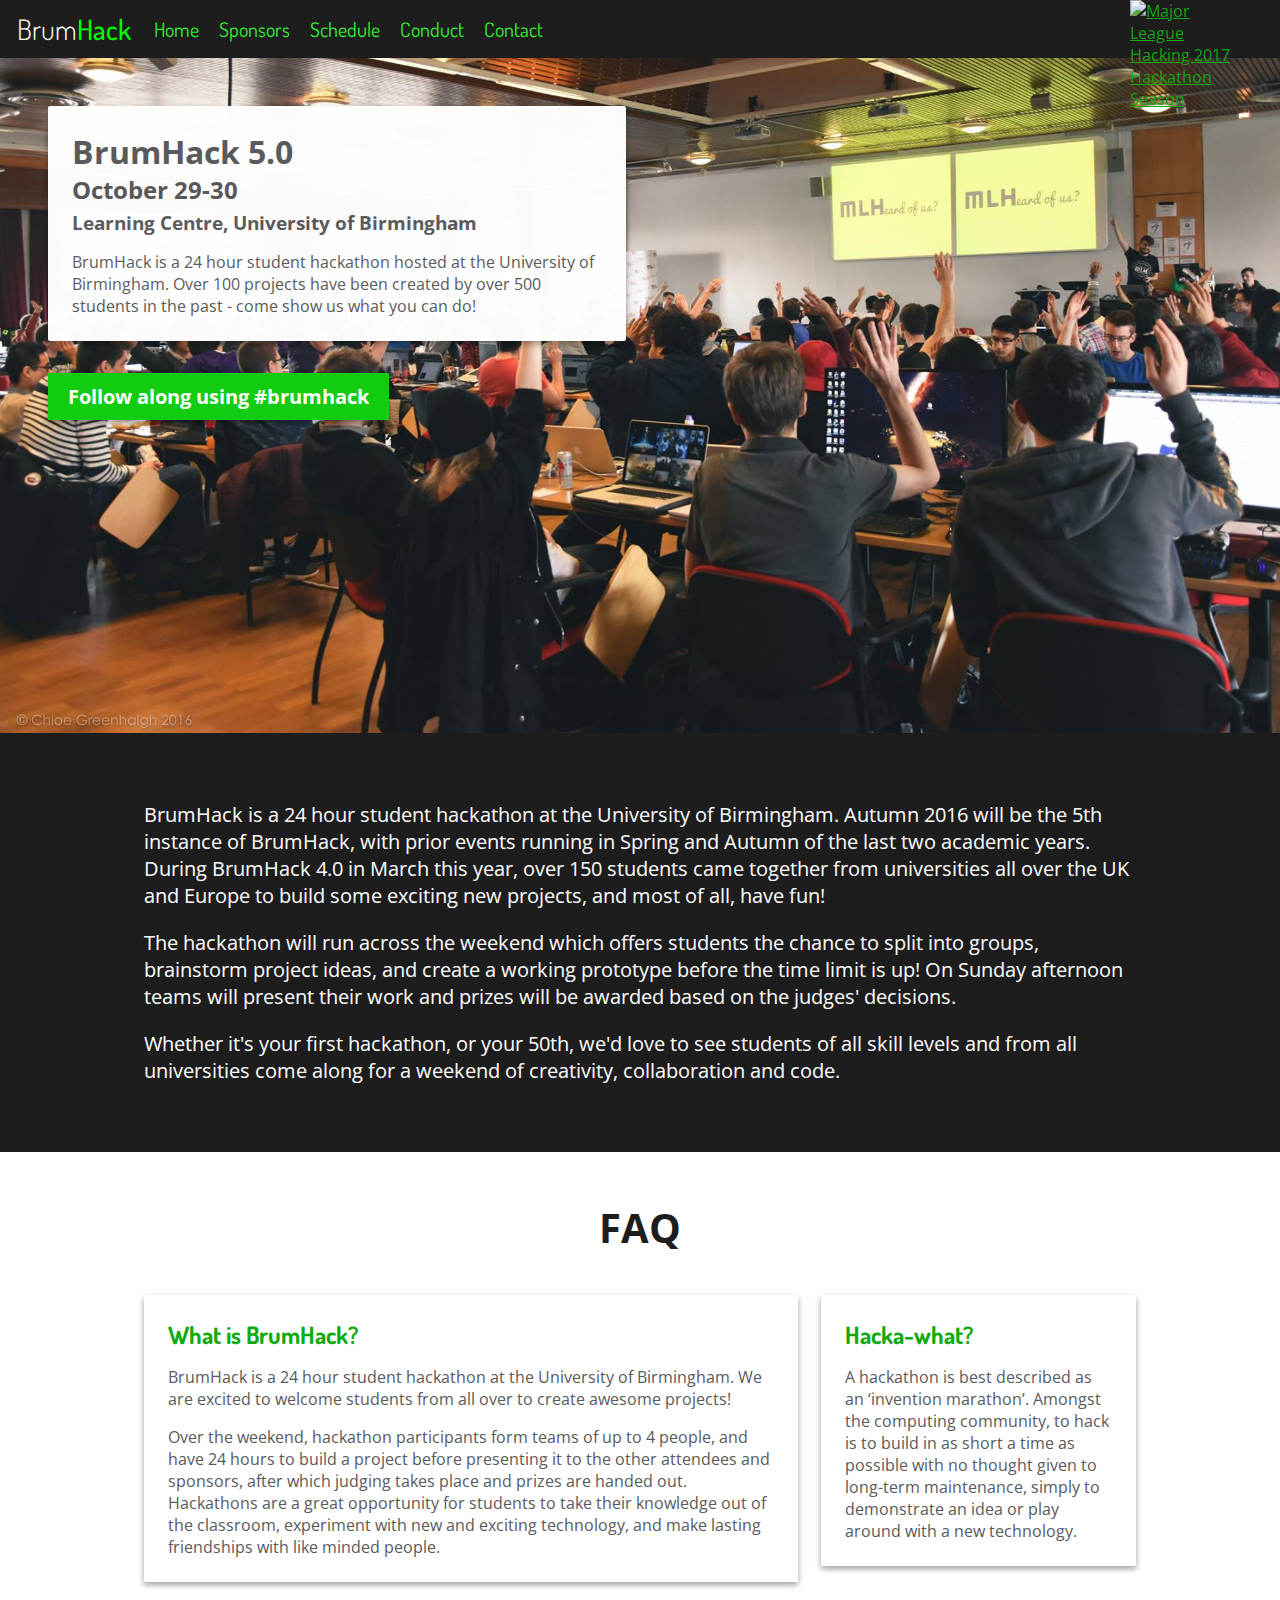
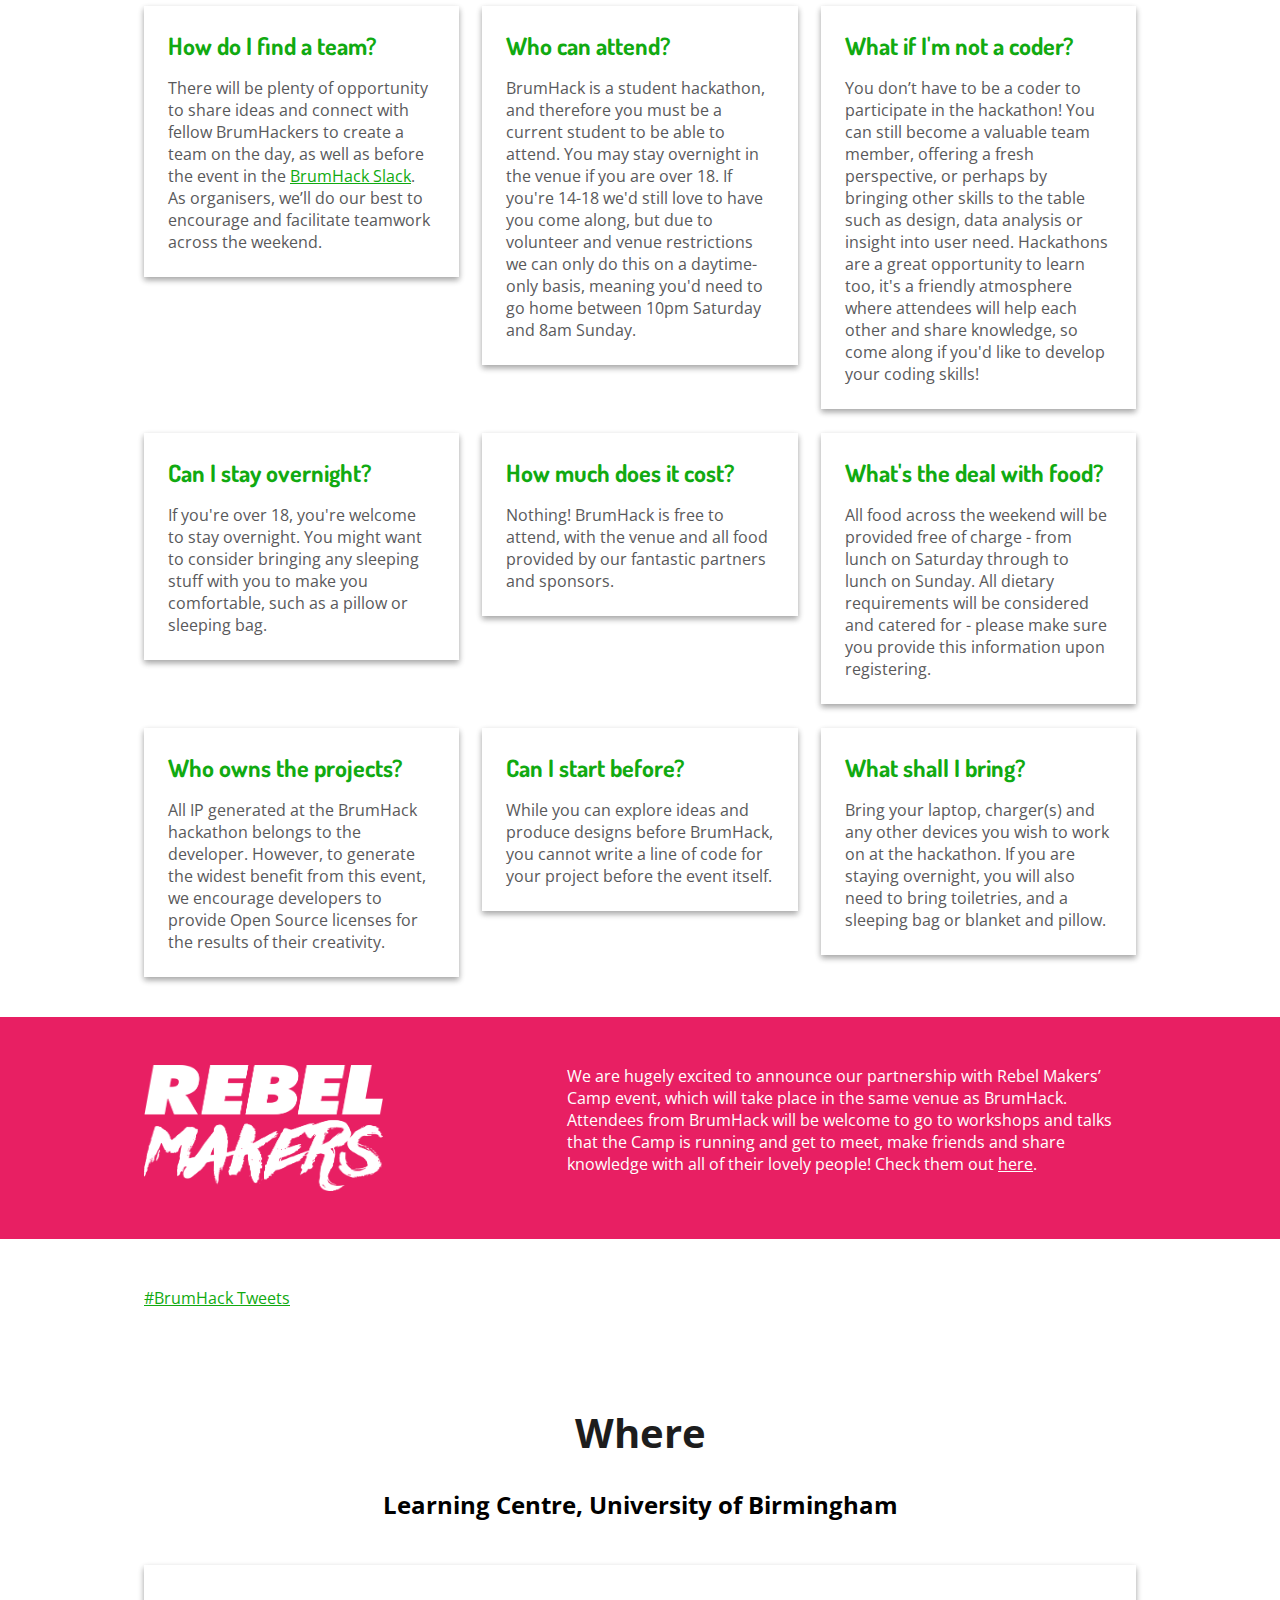
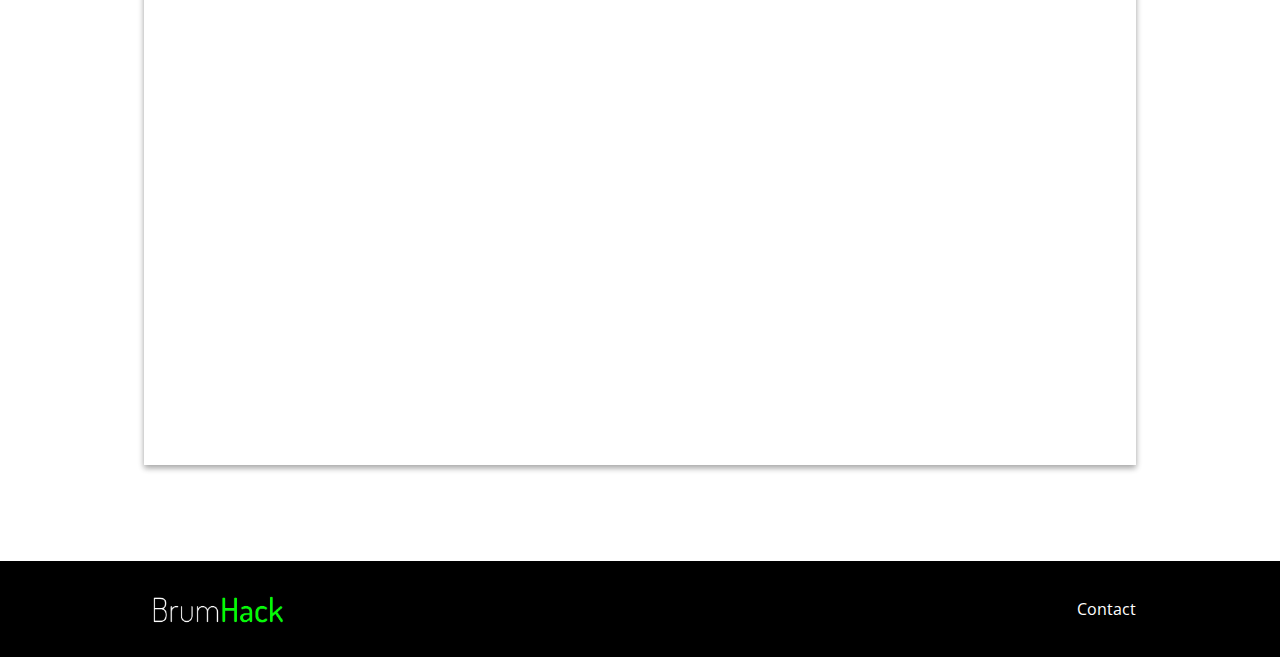
==== public/index.html @ a091b0ea "Comment out sponsor block for now" ====
<!DOCTYPE html>
<html>
  <head>
    <meta charset="utf8">
    <meta http-equiv="X-UA-Compatible" content="IE=edge, chrome=1">
    <meta name="viewport" content="width=device-width, initial-scale=1">
    <link rel="icon" type="image/x-icon" href="../img/favicon.ico">
    <title>BrumHack</title>
    <link href="https://fonts.googleapis.com/css?family=Dosis:300,400,500|Open+Sans" rel="stylesheet">
    <link href="https://fonts.googleapis.com/css?family=Nunito" rel="stylesheet" type="text/css"><link rel='stylesheet' href='css/main.css' />
  </head>
  <body>
    <header id="top">
      <ul>
        <li><a href="/" class="brand"><span>Brum</span>Hack</a></li>
        <li><a href="/">Home</a></li>
        <li><a href="/sponsors">Sponsors</a></li>
        <li><a href="/schedule">Schedule</a></li>
        <li><a href="https://static.mlh.io/docs/mlh-code-of-conduct.pdf" target="_blank" rel="noopener">Conduct</a></li>
        <li><a href="mailto:hello@brumhack.co.uk">Contact</a></li>
      </ul>
    </header>
  </body><a id="mlh-trust-badge" style="display:block;max-width:100px;min-width:60px;position:fixed;right:50px;top:0;width:10%;z-index:10000" href="https://mlh.io/seasons/eu-2017/events?utm_source=eu-2017&amp;utm_medium=TrustBadge&amp;utm_campaign=eu-2017&amp;utm_content=gray" target="_blank" rel="noopener"><img src="https://s3.amazonaws.com/logged-assets/trust-badge/2017/gray.svg" alt="Major League Hacking 2017 Hackathon Season" style="width:100%"></a>
  <div id="page-wrapper">
    <section id="hero">
      <div class="content">
        <div class="box">
          <h1>BrumHack 5.0</h1>
          <h2>October 29-30</h2>
          <h3>Learning Centre, University of Birmingham</h3><p>BrumHack is a 24 hour student hackathon hosted at the University of Birmingham. Over 100 projects have been created by over 500 students in the past - come show us what you can do!</p>

        </div>
        <div class="btn-group"><a href="https://twitter.com/search?f=tweets&amp;vertical=default&amp;q=%23BrumHack&amp;src=typd" target="_blank" rel="noopener" class="register">Follow along using #brumhack</a></div>
      </div>
    </section>
    <section id="about">
      <div class="content"><p>BrumHack is a 24 hour student hackathon at the University of Birmingham. Autumn 2016 will be the 5th instance of BrumHack, with prior events running in Spring and Autumn of the last two academic years. During BrumHack 4.0 in March this year, over 150 students came together from universities all over the UK and Europe to build some exciting new projects, and most of all, have fun!</p>
<p>The hackathon will run across the weekend which offers students the chance to split into groups, brainstorm project ideas, and create a working prototype before the time limit is up! On Sunday afternoon teams will present their work and prizes will be awarded based on the judges&#39; decisions.</p>
<p>Whether it&#39;s your first hackathon, or your 50th, we&#39;d love to see students of all skill levels and from all universities come along for a weekend of creativity, collaboration and code.</p>

      </div>
    </section>
    <section id="faq">
      <h1>FAQ</h1>
      <ul>
        <li>
          <h2>What is BrumHack?</h2>
          <p>BrumHack is a 24 hour student hackathon at the University of Birmingham. We are excited to welcome students from all over to create awesome projects!</p>
          <p>Over the weekend, hackathon participants form teams of up to 4 people, and have 24 hours to build a project before presenting it to the other attendees and sponsors, after which judging takes place and prizes are handed out. Hackathons are a great opportunity for students to take their knowledge out of the classroom, experiment with new and exciting technology, and make lasting friendships with like minded people.</p>
        </li>
        <li>
          <h2>Hacka-what?</h2>
          <p>A hackathon is best described as an ‘invention marathon’. Amongst the computing community, to hack is to build in as short a time as possible with no thought given to long-term maintenance, simply to demonstrate an idea or play around with a new technology.</p>
        </li>
        <li>
          <h2>How do I find a team?</h2>
          <p>There will be plenty of opportunity to share ideas and connect with fellow BrumHackers to create a team on the day, as well as before the event in the <a href="http://brumhack.slack.com" target="_blank" rel="noopener">BrumHack Slack</a>. As organisers, we’ll do our best to encourage and facilitate teamwork across the weekend.</p>
        </li>
        <li>
          <h2>Who can attend?</h2>
          <p>BrumHack is a student hackathon, and therefore you must be a current student to be able to attend. You may stay overnight in the venue if you are over 18. If you're 14-18 we'd still love to have you come along, but due to volunteer and venue restrictions we can only do this on a daytime-only basis, meaning you'd need to go home between 10pm Saturday and 8am Sunday.</p>
        </li>
        <li>
          <h2>What if I'm not a coder?</h2>
          <p>You don’t have to be a coder to participate in the hackathon! You can still become a valuable team member, offering a fresh perspective, or perhaps by bringing other skills to the table such as design, data analysis or insight into user need. Hackathons are a great opportunity to learn too, it's a friendly atmosphere where attendees will help each other and share knowledge, so come along if you'd like to develop your coding skills!</p>
        </li>
        <li>
          <h2>Can I stay overnight?</h2>
          <p>If you're over 18, you're welcome to stay overnight. You might want to consider bringing any sleeping stuff with you to make you comfortable, such as a pillow or sleeping bag.</p>
        </li>
        <li>
          <h2>How much does it cost?</h2>
          <p>Nothing! BrumHack is free to attend, with the venue and all food provided by our fantastic partners and sponsors.</p>
        </li>
        <li>
          <h2>What's the deal with food?</h2>
          <p>All food across the weekend will be provided free of charge - from lunch on Saturday through to lunch on Sunday. All dietary requirements will be considered and catered for - please make sure you provide this information upon registering.</p>
        </li>
        <li>
          <h2>Who owns the projects?</h2>
          <p>All IP generated at the BrumHack hackathon belongs to the developer. However, to generate the widest benefit from this event, we encourage developers to provide Open Source licenses for the results of their creativity.</p>
        </li>
        <li>
          <h2>Can I start before?</h2>
          <p>While you can explore ideas and produce designs before BrumHack, you cannot write a line of code for your project before the event itself.</p>
        </li>
        <li>
          <h2>What shall I bring?</h2>
          <p>Bring your laptop, charger(s) and any other devices you wish to work on at the hackathon. If you are staying overnight, you will also need to bring toiletries, and a sleeping bag or blanket and pillow.</p>
        </li>
      </ul>
    </section>
    <div class="list orgs sponsors">
      <li class="rebel"><a href="http://www.rebelmakers.co.uk/camp" target="_blank" rel="noopener">
          <div class="wrapper">
            <div class="left match rebel"><img src="img/orgs/rebel.png"></div>
            <div class="right match">
              <p>We are hugely excited to announce our partnership with Rebel Makers’ Camp event, which will take place in the same venue as BrumHack. Attendees from BrumHack will be welcome to go to workshops and talks that the Camp is running and get to meet, make friends and share knowledge with all of their lovely people! Check them out <span>here</span>.</p>
            </div>
          </div></a></li>
    </div>
    <!--section#sign-up-block-->
    <!--		article-->
    <!--			iframe(src="//eventbrite.co.uk/tickets-external?eid=22993025759&ref=etckt", frameborder="0", height="480", width="100%", vspace="0", hspace="0", marginheight="5", marginwidth="5", scrolling="auto", allowtransparency="true")-->
    
    <section id="tweets">
      <div class="content"><a data-dnt="true" href="https://twitter.com/hashtag/brumhack" data-widget-id="763797507029790720" class="twitter-timeline">#BrumHack Tweets</a>
        <script>
          !function(d,s,id){var js,fjs=d.getElementsByTagName(s)[0],p=/^http:/.test(d.location)?'http':'https';if(!d.getElementById(id)){js=d.createElement(s);js.id=id;js.src=p+"://platform.twitter.com/widgets.js";fjs.parentNode.insertBefore(js,fjs);}}(document,"script","twitter-wjs");
          
        </script>
      </div>
    </section>
    <section id="venue">
      <h1>Where</h1>
      <h2>Learning Centre, University of Birmingham</h2>
      <script type="text/javascript" src="https://maps.google.com/maps/api/js?key=AIzaSyBzfLsO9FNbyf_kMLS40lJYbl63n-7HZGY&amp;sensor=false"></script>
      <div id="gmap_canvas" style="height:500px;width:600px;"></div>
      <style>
        #gmap_canvas img{max-width:none!important;background:none!important}
        a#get-map-data.google-map-code(href='http://www.themecircle.net') themecircle.net
      </style>
      <script type="text/javascript">
        function init_map(){
        	var myOptions = {
        		zoom:15,
        		center: new google.maps.LatLng(52.450488,-1.935746),
        		mapTypeId: google.maps.MapTypeId.ROADMAP
        	};
        	map = new google.maps.Map(document.getElementById("gmap_canvas"), myOptions);
        	marker = new google.maps.Marker({
        		map: map,position: new google.maps.LatLng(52.450488,-1.935746)
        	});
        	infowindow = new google.maps.InfoWindow({
        		content:"<b>University of Birmingham</b><br/>Learning Centre<br/>Birmingham B15 2TT"
        	});
        	google.maps.event.addListener(marker, "click", function(){
        		infowindow.open(map,marker);
        	});
        	infowindow.open(map,marker);
        }
        google.maps.event.addDomListener(window, 'load', init_map);
      </script>
    </section>
  </div>
  <footer>
    <div class="wrapper outer">
      <div class="flex"><a href="#top" class="logo"><img src="img/brumhack.jpg" alt="Brumhack Logo"></a>
        <ul>
          <li><a href="mailto:hello@brumhack.co.uk">Contact</a></li>
        </ul>
      </div>
    </div>
  </footer>
  <script src="https://code.jquery.com/jquery-2.1.4.min.js">
    <script src="js/magnific.js"></script>
    <script src="js/matchHeight.js"></script><script src='js/magnific.js'></script>
<script src='js/main.js'></script>
<script src='js/matchHeight.js'></script>
  </script>
</html>
---- public/css/main.css ----
html {
  box-sizing: border-box; }

*, *::after, *::before {
  box-sizing: inherit; }

/* Magnific Popup CSS */
.mfp-bg {
  top: 0;
  left: 0;
  width: 100%;
  height: 100%;
  z-index: 1042;
  overflow: hidden;
  position: fixed;
  background: #0b0b0b;
  opacity: 0.8;
  filter: alpha(opacity=80); }

.mfp-wrap {
  top: 0;
  left: 0;
  width: 100%;
  height: 100%;
  z-index: 1043;
  position: fixed;
  outline: none !important;
  -webkit-backface-visibility: hidden; }

.mfp-container {
  text-align: center;
  position: absolute;
  width: 100%;
  height: 100%;
  left: 0;
  top: 0;
  padding: 0 8px;
  -webkit-box-sizing: border-box;
  -moz-box-sizing: border-box;
  box-sizing: border-box; }

.mfp-container:before {
  content: '';
  display: inline-block;
  height: 100%;
  vertical-align: middle; }

.mfp-align-top .mfp-container:before {
  display: none; }

.mfp-content {
  position: relative;
  display: inline-block;
  vertical-align: middle;
  margin: 0 auto;
  text-align: left;
  z-index: 1045; }

.mfp-inline-holder .mfp-content,
.mfp-ajax-holder .mfp-content {
  width: 100%;
  cursor: auto; }

.mfp-ajax-cur {
  cursor: progress; }

.mfp-zoom-out-cur, .mfp-zoom-out-cur .mfp-image-holder .mfp-close {
  cursor: -moz-zoom-out;
  cursor: -webkit-zoom-out;
  cursor: zoom-out; }

.mfp-zoom {
  cursor: pointer;
  cursor: -webkit-zoom-in;
  cursor: -moz-zoom-in;
  cursor: zoom-in; }

.mfp-auto-cursor .mfp-content {
  cursor: auto; }

.mfp-close,
.mfp-arrow,
.mfp-preloader,
.mfp-counter {
  -webkit-user-select: none;
  -moz-user-select: none;
  user-select: none; }

.mfp-loading.mfp-figure {
  display: none; }

.mfp-hide {
  display: none !important; }

.mfp-preloader {
  color: #CCC;
  position: absolute;
  top: 50%;
  width: auto;
  text-align: center;
  margin-top: -0.8em;
  left: 8px;
  right: 8px;
  z-index: 1044; }

.mfp-preloader a {
  color: #CCC; }

.mfp-preloader a:hover {
  color: #FFF; }

.mfp-s-ready .mfp-preloader {
  display: none; }

.mfp-s-error .mfp-content {
  display: none; }

button.mfp-close,
button.mfp-arrow {
  overflow: visible;
  cursor: pointer;
  background: transparent;
  border: 0;
  -webkit-appearance: none;
  display: block;
  outline: none;
  padding: 0;
  z-index: 1046;
  -webkit-box-shadow: none;
  box-shadow: none; }

button::-moz-focus-inner {
  padding: 0;
  border: 0; }

.mfp-close {
  width: 44px;
  height: 44px;
  line-height: 44px;
  position: absolute;
  right: 0;
  top: 0;
  text-decoration: none;
  text-align: center;
  opacity: 0.65;
  filter: alpha(opacity=65);
  padding: 0 0 18px 10px;
  color: #FFF;
  font-style: normal;
  font-size: 28px;
  font-family: Arial, Baskerville, monospace; }

.mfp-close:hover,
.mfp-close:focus {
  opacity: 1;
  filter: alpha(opacity=100); }

.mfp-close:active {
  top: 1px; }

.mfp-close-btn-in .mfp-close {
  color: #333; }

.mfp-image-holder .mfp-close,
.mfp-iframe-holder .mfp-close {
  color: #FFF;
  right: -6px;
  text-align: right;
  padding-right: 6px;
  width: 100%; }

.mfp-counter {
  position: absolute;
  top: 0;
  right: 0;
  color: #CCC;
  font-size: 12px;
  line-height: 18px;
  white-space: nowrap; }

.mfp-arrow {
  position: absolute;
  opacity: 0.65;
  filter: alpha(opacity=65);
  margin: 0;
  top: 50%;
  margin-top: -55px;
  padding: 0;
  width: 90px;
  height: 110px;
  -webkit-tap-highlight-color: transparent; }

.mfp-arrow:active {
  margin-top: -54px; }

.mfp-arrow:hover,
.mfp-arrow:focus {
  opacity: 1;
  filter: alpha(opacity=100); }

.mfp-arrow:before,
.mfp-arrow:after,
.mfp-arrow .mfp-b,
.mfp-arrow .mfp-a {
  content: '';
  display: block;
  width: 0;
  height: 0;
  position: absolute;
  left: 0;
  top: 0;
  margin-top: 35px;
  margin-left: 35px;
  border: medium inset transparent; }

.mfp-arrow:after,
.mfp-arrow .mfp-a {
  border-top-width: 13px;
  border-bottom-width: 13px;
  top: 8px; }

.mfp-arrow:before,
.mfp-arrow .mfp-b {
  border-top-width: 21px;
  border-bottom-width: 21px;
  opacity: 0.7; }

.mfp-arrow-left {
  left: 0; }

.mfp-arrow-left:after,
.mfp-arrow-left .mfp-a {
  border-right: 17px solid #FFF;
  margin-left: 31px; }

.mfp-arrow-left:before,
.mfp-arrow-left .mfp-b {
  margin-left: 25px;
  border-right: 27px solid #3F3F3F; }

.mfp-arrow-right {
  right: 0; }

.mfp-arrow-right:after,
.mfp-arrow-right .mfp-a {
  border-left: 17px solid #FFF;
  margin-left: 39px; }

.mfp-arrow-right:before,
.mfp-arrow-right .mfp-b {
  border-left: 27px solid #3F3F3F; }

.mfp-iframe-holder {
  padding-top: 40px;
  padding-bottom: 40px; }

.mfp-iframe-holder .mfp-content {
  line-height: 0;
  width: 100%;
  max-width: 900px; }

.mfp-iframe-holder .mfp-close {
  top: -40px; }

.mfp-iframe-scaler {
  width: 100%;
  height: 0;
  overflow: hidden;
  padding-top: 56.25%; }

.mfp-iframe-scaler iframe {
  position: absolute;
  display: block;
  top: 0;
  left: 0;
  width: 100%;
  height: 100%;
  box-shadow: 0 0 8px rgba(0, 0, 0, 0.6);
  background: #000; }

/* Main image in popup */
img.mfp-img {
  width: auto;
  max-width: 100%;
  height: auto;
  display: block;
  line-height: 0;
  -webkit-box-sizing: border-box;
  -moz-box-sizing: border-box;
  box-sizing: border-box;
  padding: 40px 0 40px;
  margin: 0 auto; }

/* The shadow behind the image */
.mfp-figure {
  line-height: 0; }

.mfp-figure:after {
  content: '';
  position: absolute;
  left: 0;
  top: 40px;
  bottom: 40px;
  display: block;
  right: 0;
  width: auto;
  height: auto;
  z-index: -1;
  box-shadow: 0 0 8px rgba(0, 0, 0, 0.6);
  background: #444; }

.mfp-figure small {
  color: #BDBDBD;
  display: block;
  font-size: 12px;
  line-height: 14px; }

.mfp-figure figure {
  margin: 0; }

.mfp-bottom-bar {
  margin-top: -36px;
  position: absolute;
  top: 100%;
  left: 0;
  width: 100%;
  cursor: auto; }

.mfp-title {
  text-align: left;
  line-height: 18px;
  color: #F3F3F3;
  word-wrap: break-word;
  padding-right: 36px; }

.mfp-image-holder .mfp-content {
  max-width: 100%; }

.mfp-gallery .mfp-image-holder .mfp-figure {
  cursor: pointer; }

@media screen and (max-width: 800px) and (orientation: landscape), screen and (max-height: 300px) {
  /**
       * Remove all paddings around the image on small screen
       */
  .mfp-img-mobile .mfp-image-holder {
    padding-left: 0;
    padding-right: 0; }
  .mfp-img-mobile img.mfp-img {
    padding: 0; }
  .mfp-img-mobile .mfp-figure:after {
    top: 0;
    bottom: 0; }
  .mfp-img-mobile .mfp-figure small {
    display: inline;
    margin-left: 5px; }
  .mfp-img-mobile .mfp-bottom-bar {
    background: rgba(0, 0, 0, 0.6);
    bottom: 0;
    margin: 0;
    top: auto;
    padding: 3px 5px;
    position: fixed;
    -webkit-box-sizing: border-box;
    -moz-box-sizing: border-box;
    box-sizing: border-box; }
  .mfp-img-mobile .mfp-bottom-bar:empty {
    padding: 0; }
  .mfp-img-mobile .mfp-counter {
    right: 5px;
    top: 3px; }
  .mfp-img-mobile .mfp-close {
    top: 0;
    right: 0;
    width: 35px;
    height: 35px;
    line-height: 35px;
    background: rgba(0, 0, 0, 0.6);
    position: fixed;
    text-align: center;
    padding: 0; } }

@media all and (max-width: 900px) {
  .mfp-arrow {
    -webkit-transform: scale(0.75);
    transform: scale(0.75); }
  .mfp-arrow-left {
    -webkit-transform-origin: 0;
    transform-origin: 0; }
  .mfp-arrow-right {
    -webkit-transform-origin: 100%;
    transform-origin: 100%; }
  .mfp-container {
    padding-left: 6px;
    padding-right: 6px; } }

.mfp-ie7 .mfp-img {
  padding: 0; }

.mfp-ie7 .mfp-bottom-bar {
  width: 600px;
  left: 50%;
  margin-left: -300px;
  margin-top: 5px;
  padding-bottom: 5px; }

.mfp-ie7 .mfp-container {
  padding: 0; }

.mfp-ie7 .mfp-content {
  padding-top: 44px; }

.mfp-ie7 .mfp-close {
  top: 0;
  right: 0;
  padding-top: 0; }

* {
  font-family: "Open Sans", sans-serif; }

body {
  margin: 0; }

a {
  color: #11AA11;
  text-decoration: underline; }

h1, h2, h3, h4, h5, h6 {
  margin: 0; }

section > h1,
section > .wrapper > h1 {
  text-align: center;
  color: #1D1D1D;
  font-size: 2.5rem;
  margin-bottom: 1em; }

header {
  background: #1D1D1D;
  font-size: 1em; }
  header a {
    text-decoration: none; }
  header ul {
    display: inline-block;
    padding-left: 0;
    margin: 0;
    margin-left: 0.35em; }
    header ul li {
      display: inline-block;
      vertical-align: middle; }
      header ul li .brand {
        color: #00FF00;
        font-family: 'Dosis', sans-serif;
        font-size: 28px;
        font-weight: 500;
        padding: 0.4em; }
        header ul li .brand span {
          color: white;
          font-family: 'Dosis', sans-serif;
          font-weight: 300; }
      header ul li a {
        font-family: 'Dosis', sans-serif;
        padding: 0.7em 0.4em;
        font-size: 20px;
        color: #33EE33;
        display: block; }
      header ul li img {
        height: 0.8rem; }

#hero {
  float: left;
  display: block;
  margin-right: 2.35765%;
  width: 100%;
  background: url(../img/hero.jpg) no-repeat center bottom scroll;
  background-size: cover;
  padding: 3em;
  min-height: 75vh;
  position: relative; }
  #hero:last-child {
    margin-right: 0; }
  #hero .content {
    float: left;
    display: block;
    margin-right: 2.35765%;
    width: 48.82117%; }
    #hero .content:last-child {
      margin-right: 0; }
  #hero .box {
    box-shadow: 0 3px 6px rgba(0, 0, 0, 0.16), 0 3px 6px rgba(0, 0, 0, 0.23);
    background: white;
    border-radius: 2px;
    margin-bottom: 2em;
    opacity: .98;
    padding: 1.5em; }
    #hero .box * {
      color: #59595B; }
  #hero h2 {
    margin-bottom: 0.25rem; }
  #hero p {
    margin-bottom: 0; }
  #hero img.logo {
    height: 3rem;
    margin-bottom: 1rem; }
  #hero a.register {
    box-shadow: 0 3px 6px rgba(0, 0, 0, 0.16), 0 3px 6px rgba(0, 0, 0, 0.23);
    background: #11CC11;
    padding: 0.5em 1em;
    text-decoration: none;
    color: white;
    font-weight: bold;
    display: inline-block;
    position: relative;
    font-size: 1.25em;
    margin-right: 1.5em;
    margin-bottom: 1.5em;
    transition: .4s; }
    #hero a.register:hover {
      background: #0b850b;
      cursor: pointer; }
    #hero a.register:active {
      box-shadow: 0 3px 2px rgba(0, 0, 0, 0.16), 0 3px 2px rgba(0, 0, 0, 0.23);
      top: 4px;
      position: relative; }
  #hero a.volunteer {
    color: white; }
  #hero a.video {
    font-size: 1.25em;
    margin-bottom: 1.5em;
    box-shadow: 0 3px 6px rgba(0, 0, 0, 0.16), 0 3px 6px rgba(0, 0, 0, 0.23);
    background: #1D1D1D;
    padding: 0.5em 1em;
    text-decoration: none;
    color: white;
    font-weight: bold;
    display: inline-block;
    position: relative; }
    #hero a.video:hover {
      background: black;
      cursor: pointer; }
    #hero a.video:active {
      box-shadow: 0 3px 2px rgba(0, 0, 0, 0.16), 0 3px 2px rgba(0, 0, 0, 0.23);
      top: 4px;
      position: relative; }
  #hero .credit {
    position: absolute;
    bottom: 0;
    right: 0;
    background: #C4494D;
    color: white;
    padding: 0.5em; }

@media screen and (max-width: 960px) {
  #hero .content {
    float: left;
    display: block;
    margin-right: 2.35765%;
    width: 65.88078%; }
    #hero .content:last-child {
      margin-right: 0; } }

#about {
  float: left;
  display: block;
  margin-right: 2.35765%;
  width: 100%;
  color: white;
  background: #1D1D1D; }
  #about:last-child {
    margin-right: 0; }
  #about .content {
    max-width: 68rem;
    margin-left: auto;
    margin-right: auto;
    padding: 3rem;
    text-align: left;
    font-size: 1.25em; }
    #about .content::after {
      clear: both;
      content: "";
      display: table; }

#faq, #challenges-page {
  max-width: 68rem;
  margin-left: auto;
  margin-right: auto;
  padding: 3rem 3rem 0 3rem;
  overflow: auto; }
  #faq::after, #challenges-page::after {
    clear: both;
    content: "";
    display: table; }
  #faq ul, #challenges-page ul {
    float: left;
    display: block;
    margin-right: 2.35765%;
    width: 100%;
    padding-left: 0;
    margin-top: 0; }
    #faq ul:last-child, #challenges-page ul:last-child {
      margin-right: 0; }
    #faq ul li, #challenges-page ul li {
      float: left;
      display: block;
      margin-right: 2.35765%;
      width: 31.76157%;
      box-shadow: 0 3px 6px rgba(0, 0, 0, 0.16), 0 3px 6px rgba(0, 0, 0, 0.23);
      list-style-type: none;
      padding: 1.5em;
      margin-bottom: 1.5em;
      color: #59595B; }
      #faq ul li:last-child, #challenges-page ul li:last-child {
        margin-right: 0; }
      #faq ul li h2, #challenges-page ul li h2 {
        font-family: 'Dosis', open-sans;
        color: #11AA11; }
      #faq ul li:first-child, #challenges-page ul li:first-child {
        float: left;
        display: block;
        margin-right: 2.35765%;
        width: 65.88078%; }
        #faq ul li:first-child:last-child, #challenges-page ul li:first-child:last-child {
          margin-right: 0; }
      #faq ul li:nth-child(3n+2), #challenges-page ul li:nth-child(3n+2) {
        margin-right: 0; }
      #faq ul li p:last-child, #challenges-page ul li p:last-child {
        margin-bottom: 0; }

#challenges-page {
  padding: 3rem; }
  #challenges-page h1.page-title {
    color: #1D1D1D;
    margin-bottom: 2rem; }
  #challenges-page #challenges > h2 {
    float: left;
    display: block;
    margin-right: 2.35765%;
    width: 100%;
    font-weight: 400;
    margin-bottom: 1.5em; }
    #challenges-page #challenges > h2:last-child {
      margin-right: 0; }
  #challenges-page ul li {
    float: left;
    display: block;
    margin-right: 2.35765%;
    width: 48.82117%; }
    #challenges-page ul li img {
      height: 2rem; }
    #challenges-page ul li h3 {
      font-size: 26px; }
    #challenges-page ul li:last-child {
      margin-right: 0; }
    #challenges-page ul li:first-child {
      float: left;
      display: block;
      margin-right: 2.35765%;
      width: 48.82117%; }
      #challenges-page ul li:first-child:last-child {
        margin-right: 0; }
  #challenges-page #judges h1.page-title {
    max-width: 68rem;
    margin-left: auto;
    margin-right: auto;
    margin-top: 2rem; }
    #challenges-page #judges h1.page-title::after {
      clear: both;
      content: "";
      display: table; }
  #challenges-page #judges ul li img {
    height: 6rem; }
  #challenges-page #judges ul li h2 {
    margin-top: 1em; }
  #challenges-page #judges ul li p {
    font-weight: bold;
    margin-bottom: 0; }
    #challenges-page #judges ul li p:last-child {
      margin-top: 0; }

#sign-up-block {
  background: #1D1D1D;
  padding: 2em; }
  #sign-up-block h2 {
    color: white;
    text-align: center; }
    #sign-up-block h2 a {
      box-shadow: 0 3px 6px rgba(0, 0, 0, 0.16), 0 3px 6px rgba(0, 0, 0, 0.23);
      background: #11CC11;
      padding: 0.5em 1em;
      text-decoration: none;
      color: white;
      font-weight: bold;
      display: inline-block;
      position: relative;
      font-size: 0.75em;
      margin-left: 1em; }
      #sign-up-block h2 a:hover {
        background: #0b850b;
        cursor: pointer; }
      #sign-up-block h2 a:active {
        box-shadow: 0 3px 2px rgba(0, 0, 0, 0.16), 0 3px 2px rgba(0, 0, 0, 0.23);
        top: 4px;
        position: relative; }

#updates {
  max-width: 68rem;
  margin-left: auto;
  margin-right: auto;
  padding: 0 3rem; }
  #updates::after {
    clear: both;
    content: "";
    display: table; }
  #updates h1 {
    margin-top: 1em; }
  #updates ul {
    padding-left: 0; }
    #updates ul li {
      list-style-type: none;
      text-align: center;
      margin-bottom: 3em; }
      #updates ul li a {
        text-decoration: none;
        color: #59595B; }
      #updates ul li:last-child {
        margin-bottom: 0; }
    #updates ul h3 {
      font-size: 1.5em; }

#venue {
  max-width: 68rem;
  margin-left: auto;
  margin-right: auto;
  padding: 3rem 3rem 0 3rem; }
  #venue::after {
    clear: both;
    content: "";
    display: table; }
  #venue > h1 {
    margin-bottom: 1rem; }
  #venue > h2 {
    text-align: center;
    margin-bottom: 2rem;
    padding: 0.5em; }
  #venue .travel > * {
    float: left;
    display: block;
    margin-right: 2.35765%;
    width: 48.82117%;
    padding: 1em;
    text-align: center;
    margin-bottom: 2em;
    background: white;
    box-shadow: 0 3px 6px rgba(0, 0, 0, 0.16), 0 3px 6px rgba(0, 0, 0, 0.23); }
    #venue .travel > *:last-child {
      margin-right: 0; }
    #venue .travel > * h2 {
      text-align: center;
      margin-bottom: 0.5em; }
    #venue .travel > * p {
      text-align: center;
      display: inline;
      font-size: 1.25em;
      margin-top: 1em; }
  #venue .travel span {
    display: inline-block;
    padding: 0.125em 0.5em;
    font-size: 0.8em;
    background: black;
    margin-left: 0.5em;
    color: white;
    font-family: "Open Sans", sans-serif; }
    #venue .travel span.c {
      background: #F9CF42;
      color: #59595B; }
    #venue .travel span.d {
      background: #3A7F43; }
    #venue .travel span.v {
      background: #429ED7; }
    #venue .travel span.b {
      background: #DB4B37; }
  #venue #gmap_canvas {
    float: left;
    display: block;
    margin-right: 2.35765%;
    width: 100%;
    width: 100% !important;
    box-shadow: 0 3px 6px rgba(0, 0, 0, 0.16), 0 3px 6px rgba(0, 0, 0, 0.23);
    margin-bottom: 6rem; }
    #venue #gmap_canvas:last-child {
      margin-right: 0; }

#slack {
  background: #1D1D1D;
  padding: 3rem; }
  #slack * {
    color: white;
    text-align: center; }
  #slack .wrapper {
    max-width: 68rem;
    margin-left: auto;
    margin-right: auto; }
    #slack .wrapper::after {
      clear: both;
      content: "";
      display: table; }
  #slack h1 {
    margin-bottom: 0; }
  #slack h2 {
    margin-bottom: 1rem; }
  #slack a {
    margin-bottom: 1rem;
    display: block; }

#register {
  max-width: 68rem;
  margin-left: auto;
  margin-right: auto;
  padding: 3rem; }
  #register::after {
    clear: both;
    content: "";
    display: table; }
  #register h2 {
    margin-bottom: 1em;
    text-align: center;
    color: #59595B; }
  #register iframe {
    width: 100%;
    height: 394px; }

#data {
  max-width: 68rem;
  margin-left: auto;
  margin-right: auto;
  padding: 0 3rem; }
  #data::after {
    clear: both;
    content: "";
    display: table; }
  #data h1 {
    margin-top: 1em; }
  #data h2 {
    color: #59595B;
    font-weight: 400;
    text-align: center;
    margin-bottom: 1.5em; }
  #data ul {
    float: left;
    display: block;
    margin-right: 2.35765%;
    width: 100%;
    padding-left: 0;
    margin-top: 0; }
    #data ul:last-child {
      margin-right: 0; }
    #data ul li {
      float: left;
      display: block;
      margin-right: 2.35765%;
      width: 31.76157%;
      box-shadow: 0 3px 6px rgba(0, 0, 0, 0.16), 0 3px 6px rgba(0, 0, 0, 0.23);
      list-style-type: none;
      padding: 1.5em;
      margin-bottom: 1.5em; }
      #data ul li:last-child {
        margin-right: 0; }
      #data ul li:nth-child(3n) {
        margin-right: 0; }
      #data ul li:nth-child(3n+1) {
        clear: left; }
      #data ul li a {
        color: #59595B;
        text-decoration: none; }
        #data ul li a h3 {
          color: #1D1D1D; }
      #data ul li p:last-child {
        margin-bottom: 0; }
    #data ul .more li {
      float: left;
      display: block;
      margin-right: 2.35765%;
      width: 100%; }
      #data ul .more li:last-child {
        margin-right: 0; }
      #data ul .more li h3 {
        display: inline;
        float: left;
        margin-right: 1em; }
      #data ul .more li p {
        display: inline;
        float: left;
        margin-top: 2px; }

#partner-descs {
  max-width: 68rem;
  margin-left: auto;
  margin-right: auto;
  margin-bottom: 3rem; }
  #partner-descs::after {
    clear: both;
    content: "";
    display: table; }
  #partner-descs ul {
    padding: 0 3rem;
    color: #59595B; }
    #partner-descs ul li {
      float: left;
      display: block;
      margin-right: 2.35765%;
      width: 100%;
      padding: 1em 0; }
      #partner-descs ul li:last-child {
        margin-right: 0; }
      #partner-descs ul li img {
        float: left;
        display: block;
        margin-right: 2.35765%;
        width: 23.23176%; }
        #partner-descs ul li img:last-child {
          margin-right: 0; }
      #partner-descs ul li h2 {
        display: none; }
      #partner-descs ul li .content {
        float: left;
        display: block;
        margin-right: 2.35765%;
        width: 74.41059%;
        display: flex;
        flex-direction: column;
        justify-content: center; }
        #partner-descs ul li .content:last-child {
          margin-right: 0; }
        #partner-descs ul li .content p {
          margin-top: 0;
          margin-bottom: 0; }
      #partner-descs ul li.rebel img {
        float: left;
        display: block;
        margin-right: 2.35765%;
        width: 10.43705%; }
        #partner-descs ul li.rebel img:last-child {
          margin-right: 0; }
      #partner-descs ul li.rebel .content {
        margin-left: 12.79471%; }
      #partner-descs ul li.kontakt img, #partner-descs ul li.aws img, #partner-descs ul li.estimote img {
        float: left;
        display: block;
        margin-right: 2.35765%;
        width: 14.70196%; }
        #partner-descs ul li.kontakt img:last-child, #partner-descs ul li.aws img:last-child, #partner-descs ul li.estimote img:last-child {
          margin-right: 0; }
      #partner-descs ul li.kontakt .content, #partner-descs ul li.aws .content, #partner-descs ul li.estimote .content {
        margin-left: 8.5298%; }
  @media screen and (max-width: 1120px) {
    #partner-descs ul li {
      text-align: center; }
      #partner-descs ul li img {
        display: none; }
      #partner-descs ul li h2,
      #partner-descs ul li .content {
        float: left;
        display: block;
        margin-right: 2.35765%;
        width: 100%; }
        #partner-descs ul li h2:last-child,
        #partner-descs ul li .content:last-child {
          margin-right: 0; }
      #partner-descs ul li.rebel img {
        display: none; }
      #partner-descs ul li.rebel .content {
        margin-left: 0; } }

footer {
  background: black;
  padding: 1.5em 0; }
  footer .wrapper.outer {
    max-width: 68rem;
    margin-left: auto;
    margin-right: auto;
    padding: 0 3rem; }
    footer .wrapper.outer::after {
      clear: both;
      content: "";
      display: table; }
  footer .flex {
    display: flex;
    flex-direction: row;
    justify-content: space-between; }
  footer a.logo {
    display: block; }
  footer img {
    height: 3rem;
    display: block; }
  footer ul {
    margin-top: 0;
    margin-bottom: 0;
    align-self: center; }
    footer ul li {
      display: inline;
      margin-top: 0;
      margin-bottom: 0;
      margin-left: 1em; }
      footer ul li a,
      footer ul li a:hover,
      footer ul li a:active {
        color: white;
        text-decoration: none; }
  footer #join h2 {
    width: 100%;
    text-align: center;
    color: white;
    font-family: "Nunito", sans-serif !important;
    font-size: 2em;
    margin-top: 1.5rem;
    margin-bottom: 1.5rem;
    font-weight: normal;
    letter-spacing: 0.025em; }

body {
  display: flex;
  min-height: 100vh;
  flex-direction: column; }
  body #page-wrapper {
    flex: 1; }

#tweets .content {
  max-width: 68rem;
  margin-left: auto;
  margin-right: auto;
  padding: 3em; }
  #tweets .content::after {
    clear: both;
    content: "";
    display: table; }
  #tweets .content iframe {
    display: block !important;
    margin: 0 auto; }

table.schedule {
  width: 100%;
  border-collapse: collapse;
  border-spacing: 0; }
  table.schedule.mobile {
    display: none; }
  table.schedule tr {
    border-top: 1px solid #dfdfdf;
    border-bottom: 1px solid #dfdfdf; }
    table.schedule tr th,
    table.schedule tr td {
      border: none;
      padding: 0.5em;
      text-align: left;
      vertical-align: text-top;
      width: 22.5%;
      border-right: 1px solid #DFDFDF; }
      table.schedule tr th a,
      table.schedule tr td a {
        color: #adadad;
        font-style: italic; }
      table.schedule tr th:first-child,
      table.schedule tr td:first-child {
        border-right: 1px solid #DFDFDF;
        width: 10%; }
    table.schedule tr th.h {
      color: #1D1D1D; }
    table.schedule tr th.c {
      color: #C4494D; }
    table.schedule tr td.x {
      background: #DFDFDF; }

#content-page {
  max-width: 68rem;
  margin-left: auto;
  margin-right: auto;
  padding: 3rem; }
  #content-page::after {
    clear: both;
    content: "";
    display: table; }
  #content-page h1.page-title,
  #content-page h2 {
    color: #1D1D1D;
    font-family: 'Dosis', sans-serif;
    margin-bottom: 2rem; }
  #content-page h2 {
    margin-top: 2rem; }
  #content-page article strong {
    color: #1D1D1D; }
  #content-page ul.types {
    margin-left: 0;
    padding-left: 0; }
    #content-page ul.types li {
      float: left;
      display: block;
      margin-right: 2.35765%;
      width: 48.82117%;
      box-shadow: 0 3px 6px rgba(0, 0, 0, 0.16), 0 3px 6px rgba(0, 0, 0, 0.23);
      padding: 20px;
      margin-top: 1em; }
      #content-page ul.types li:last-child {
        margin-right: 0; }
      #content-page ul.types li h2 {
        margin-top: 0;
        margin-bottom: 0; }

#personas {
  max-width: 68rem;
  margin-left: auto;
  margin-right: auto;
  padding: 3rem; }
  #personas::after {
    clear: both;
    content: "";
    display: table; }
  #personas h1.page-title,
  #personas h2 {
    color: #1D1D1D;
    margin-bottom: 2rem; }
  #personas h2 {
    margin-top: 2rem; }
  #personas h1.page-title.users {
    margin-top: 4rem; }

#submit {
  max-width: 68rem;
  margin-left: auto;
  margin-right: auto;
  padding: 3rem; }
  #submit::after {
    clear: both;
    content: "";
    display: table; }
  #submit h1.page-title,
  #submit h2 {
    color: #1D1D1D;
    margin-bottom: 2rem; }
  #submit h2 {
    margin-top: 2rem; }
  #submit article strong {
    color: #1D1D1D; }

#credits {
  max-width: 68rem;
  margin-left: auto;
  margin-right: auto;
  padding: 3rem; }
  #credits::after {
    clear: both;
    content: "";
    display: table; }
  #credits h1.page-title,
  #credits h2 {
    color: #1D1D1D;
    margin-bottom: 2rem; }
  #credits h2 {
    margin-top: 2rem; }
  #credits img {
    height: 5rem; }
  #credits article strong {
    color: #1D1D1D; }
  #credits ul {
    padding-left: 0; }
    #credits ul li {
      list-style-type: none;
      margin-bottom: 3rem; }

.list.orgs h2 {
  max-width: 68rem;
  margin-left: auto;
  margin-right: auto;
  font-family: 'Dosis', sans-serif;
  padding: 0 3rem; }
  .list.orgs h2::after {
    clear: both;
    content: "";
    display: table; }

.list.orgs h3 {
  max-width: 68rem;
  margin-left: auto;
  margin-right: auto;
  font-family: 'Dosis', sans-serif;
  padding: 1rem 4rem; }
  .list.orgs h3::after {
    clear: both;
    content: "";
    display: table; }

.list.orgs ul {
  padding-left: 0;
  margin-left: 0; }

.list.orgs li {
  list-style: none; }
  .list.orgs li a .wrapper {
    max-width: 68rem;
    margin-left: auto;
    margin-right: auto;
    padding: 3rem; }
    .list.orgs li a .wrapper::after {
      clear: both;
      content: "";
      display: table; }
  .list.orgs li .match {
    display: flex !important;
    flex-direction: column;
    justify-content: center; }
  .list.orgs li .left {
    float: left;
    display: block;
    margin-right: 2.35765%;
    width: 31.76157%; }
    .list.orgs li .left:last-child {
      margin-right: 0; }
    .list.orgs li .left img {
      max-height: 96px;
      width: 100%; }
    .list.orgs li .left.rebel img {
      max-height: 126px;
      width: 76%; }
  .list.orgs li .right {
    float: left;
    display: block;
    margin-right: 2.35765%;
    width: 57.35098%;
    margin-left: 8.5298%; }
    .list.orgs li .right:last-child {
      margin-right: 0; }
    .list.orgs li .right p {
      font-size: 16px;
      margin-bottom: 0;
      margin-top: 0; }
      .list.orgs li .right p > span {
        text-decoration: underline; }

.list.orgs.partners ul {
  margin-bottom: 3rem; }

.list.orgs .uob {
  background: white;
  color: #59595B; }
  .list.orgs .uob a {
    color: #59595B; }

.list.orgs .bloomberg {
  background: black;
  color: white; }
  .list.orgs .bloomberg a {
    color: white; }

.list.orgs .twilio {
  background: #e12127;
  color: white; }
  .list.orgs .twilio a {
    color: white; }

.list.orgs .pusher {
  background: #37A5BC;
  color: white; }
  .list.orgs .pusher a {
    color: white; }

.list.orgs .packt {
  background: #E2670F;
  color: white; }
  .list.orgs .packt a {
    color: white; }

.list.orgs .mobilefun {
  background: #CCDC00;
  color: white; }
  .list.orgs .mobilefun a {
    color: white; }

.list.orgs .rebel {
  background: #E81F63;
  color: white; }
  .list.orgs .rebel a {
    color: white; }

.interested {
  max-width: 68rem;
  margin-left: auto;
  margin-right: auto;
  padding: 0 3rem; }
  .interested::after {
    clear: both;
    content: "";
    display: table; }
  .interested a {
    font-size: 1.25em;
    margin-top: 2em;
    margin-bottom: 2em;
    display: block;
    text-decoration: none; }

#content-page .btn-group {
  display: inline-block;
  margin-top: 1em; }
  #content-page .btn-group a {
    box-shadow: 0 3px 6px rgba(0, 0, 0, 0.16), 0 3px 6px rgba(0, 0, 0, 0.23);
    background: #11CC11;
    padding: 0.5em 1em;
    text-decoration: none;
    color: white;
    font-weight: bold;
    display: inline-block;
    position: relative;
    margin-right: 1.25em; }
    #content-page .btn-group a:hover {
      background: #0b850b;
      cursor: pointer; }
    #content-page .btn-group a:active {
      box-shadow: 0 3px 2px rgba(0, 0, 0, 0.16), 0 3px 2px rgba(0, 0, 0, 0.23);
      top: 4px;
      position: relative; }

@media screen and (max-width: 900px) {
  header a.brand {
    display: block;
    text-align: center; }
  header ul {
    background: #1D1D1D;
    width: 100%;
    text-align: center;
    margin: 1em 0;
    padding: 0 1em; }
    header ul li a {
      padding-top: 0; }
    header ul li:first-child {
      width: 100%;
      margin-top: 0.5em;
      margin-bottom: 1em; }
      header ul li:first-child img {
        display: block;
        height: 1.5em;
        margin: 0 auto; }
  #hero .content {
    float: left;
    display: block;
    margin-right: 2.35765%;
    width: 100%; }
    #hero .content:last-child {
      margin-right: 0; }
  #faq ul li, #challenges-page ul li {
    float: left;
    display: block;
    margin-right: 2.35765%;
    width: 48.82117%; }
    #faq ul li:last-child, #challenges-page ul li:last-child {
      margin-right: 0; }
    #faq ul li:first-child, #challenges-page ul li:first-child {
      float: left;
      display: block;
      margin-right: 2.35765%;
      width: 100%; }
      #faq ul li:first-child:last-child, #challenges-page ul li:first-child:last-child {
        margin-right: 0; }
    #faq ul li:nth-child(3n+2):nth-child(n), #challenges-page ul li:nth-child(3n+2):nth-child(n) {
      margin-right: 2.35765%; }
    #faq ul li:nth-child(3n+2):nth-child(n+1), #challenges-page ul li:nth-child(3n+2):nth-child(n+1) {
      clear: none; }
    #faq ul li:nth-child(2n+3), #challenges-page ul li:nth-child(2n+3) {
      margin-right: 0;
      margin-right: 0 !important; }
  #challenges ul li {
    float: left;
    display: block;
    margin-right: 2.35765%;
    width: 100%;
    width: 100%	!important; }
    #challenges ul li:last-child {
      margin-right: 0; }
  #data ul li {
    float: left;
    display: block;
    margin-right: 2.35765%;
    width: 48.82117%; }
    #data ul li:last-child {
      margin-right: 0; }
    #data ul li:nth-child(3n) {
      margin-right: 2.35765%; }
    #data ul li:nth-child(3n+1) {
      clear: none; }
    #data ul li:nth-child(2n) {
      margin-right: 0; }
    #data ul li:nth-child(2n+1) {
      clear: left; }
  #venue .travel > * {
    float: left;
    display: block;
    margin-right: 2.35765%;
    width: 100%; }
    #venue .travel > *:last-child {
      margin-right: 0; }
  #slack h1 {
    font-size: 1.5em; }
  #register .event {
    float: left;
    display: block;
    margin-right: 2.35765%;
    width: 100%; }
    #register .event:last-child {
      margin-right: 0; }
    #register .event:first-child iframe {
      height: 250px; }
    #register .event:last-child iframe {
      height: 310px; }
  .list.orgs li .left {
    float: left;
    display: block;
    margin-right: 2.35765%;
    width: 100%; }
    .list.orgs li .left:last-child {
      margin-right: 0; }
    .list.orgs li .left img {
      float: left;
      display: block;
      margin-right: 2.35765%;
      width: 48.82117%; }
      .list.orgs li .left img:last-child {
        margin-right: 0; }
  .list.orgs li .right {
    margin-left: 0%;
    float: left;
    display: block;
    margin-right: 2.35765%;
    width: 100%; }
    .list.orgs li .right:last-child {
      margin-right: 0; }
    .list.orgs li .right p {
      margin-top: 1em; }
  #content-page .btn-group {
    margin-top: 0;
    width: 100%; }
    #content-page .btn-group a {
      margin-right: 0;
      display: block;
      margin-top: 1.25em; } }

@media screen and (max-width: 600px) {
  section > h1 {
    font-size: 2em; }
  #mlh-trust-badge {
    display: none !important; }
  #hero * {
    font-size: 1em; }
  #hero a {
    font-size: 1em !important;
    text-align: center;
    display: block;
    width: 100%; }
    #hero a.video {
      margin-bottom: 2em; }
  #about .content {
    font-size: 1em; }
  #faq ul li, #challenges-page ul li {
    float: left;
    display: block;
    margin-right: 2.35765%;
    width: 100%;
    width: 100% !important; }
    #faq ul li:last-child, #challenges-page ul li:last-child {
      margin-right: 0; }
    #faq ul li h2, #challenges-page ul li h2 {
      cursor: pointer;
      font-size: 1em; }
  #challenges h2 {
    font-size: 1em; }
  #challenges ul li img {
    height: 1.5rem; }
  #sign-up-block {
    display: none; }
  #data {
    display: none; }
  #venue {
    display: none; }
  #slack h1 {
    font-size: 1em; }
  #content-page ul.types li {
    float: left;
    display: block;
    margin-right: 2.35765%;
    width: 100%; }
    #content-page ul.types li:last-child {
      margin-right: 0; }
    #content-page ul.types li:first-child {
      margin-bottom: 1em; }
  footer .flex {
    justify-content: center; }
  footer ul {
    display: none; }
  footer #join h2 {
    margin-bottom: 0.5rem; }
  table.schedule.desktop {
    display: none; }
  table.schedule.mobile {
    display: table; }
  table.schedule tr th,
  table.schedule tr td {
    border: none;
    padding: 0.5em;
    text-align: left;
    width: 100%;
    display: block; }
    table.schedule tr th:first-child,
    table.schedule tr td:first-child {
      border-right: none; }
  table.schedule tr td:first-child {
    font-weight: bold;
    width: 100%;
    padding-top: 1.25em; }
  table.schedule tr td:last-child {
    padding-bottom: 1.25em; }
  table.schedule tr td[colspan="3"] {
    border: none; }
  table.schedule tr td.x {
    display: none; }
  .list.orgs li .left {
    float: left;
    display: block;
    margin-right: 2.35765%;
    width: 100%; }
    .list.orgs li .left:last-child {
      margin-right: 0; }
    .list.orgs li .left img {
      float: left;
      display: block;
      margin-right: 2.35765%;
      width: 100%; }
      .list.orgs li .left img:last-child {
        margin-right: 0; }
  .list.orgs li .right {
    display: none !important; } }

 /*# sourceMappingURL=main.css.map */
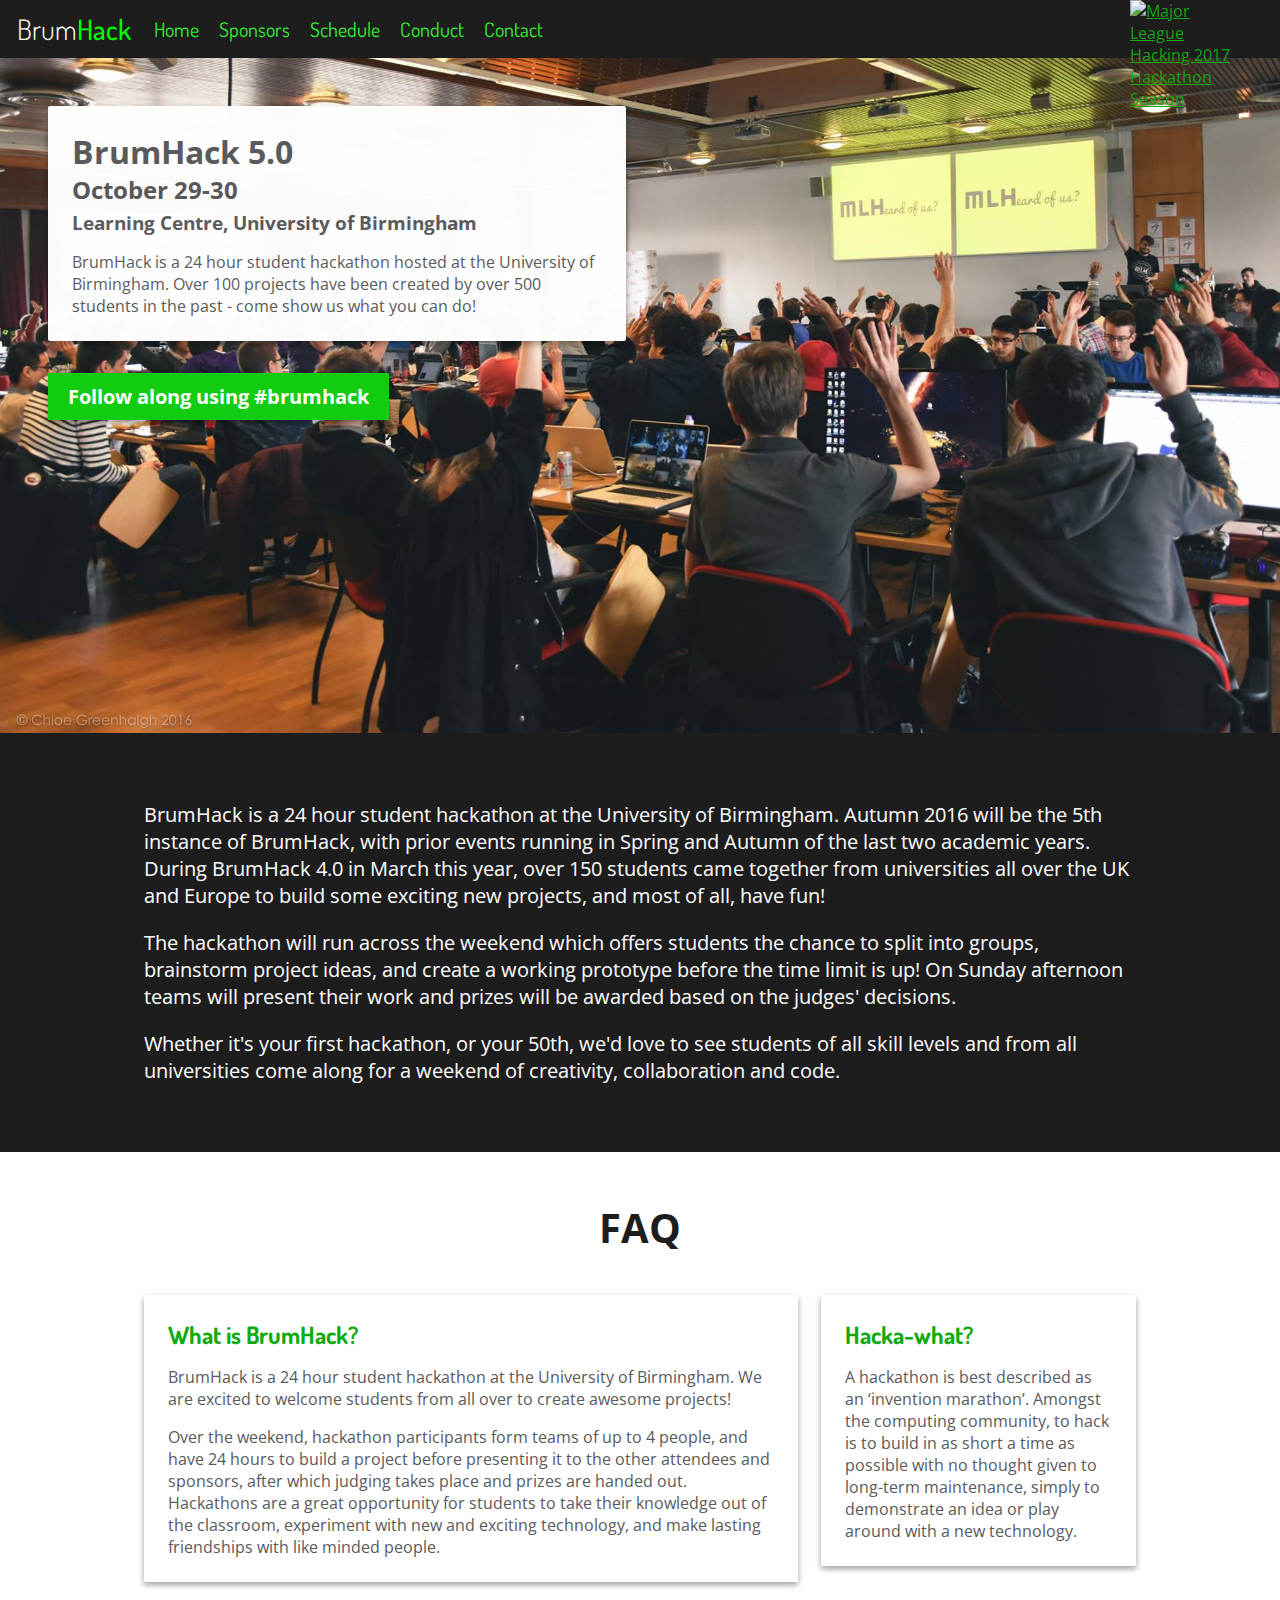
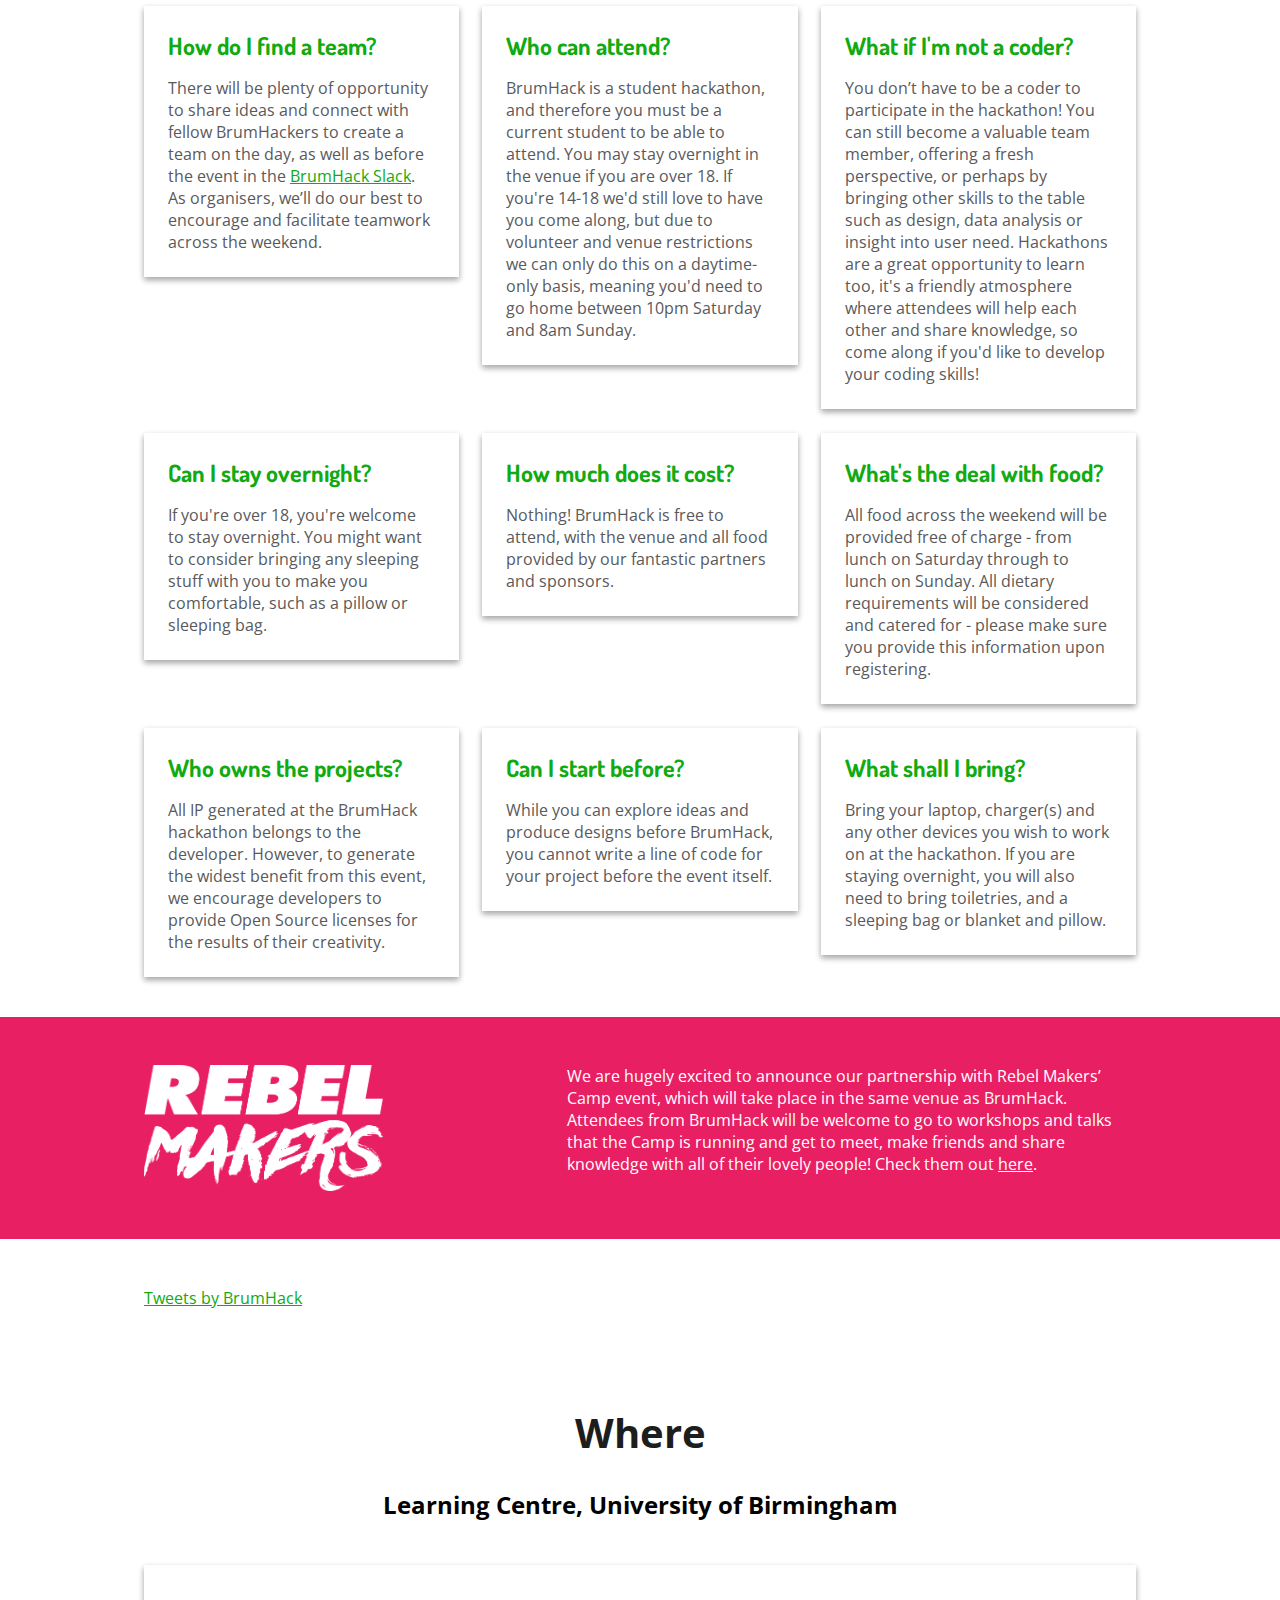
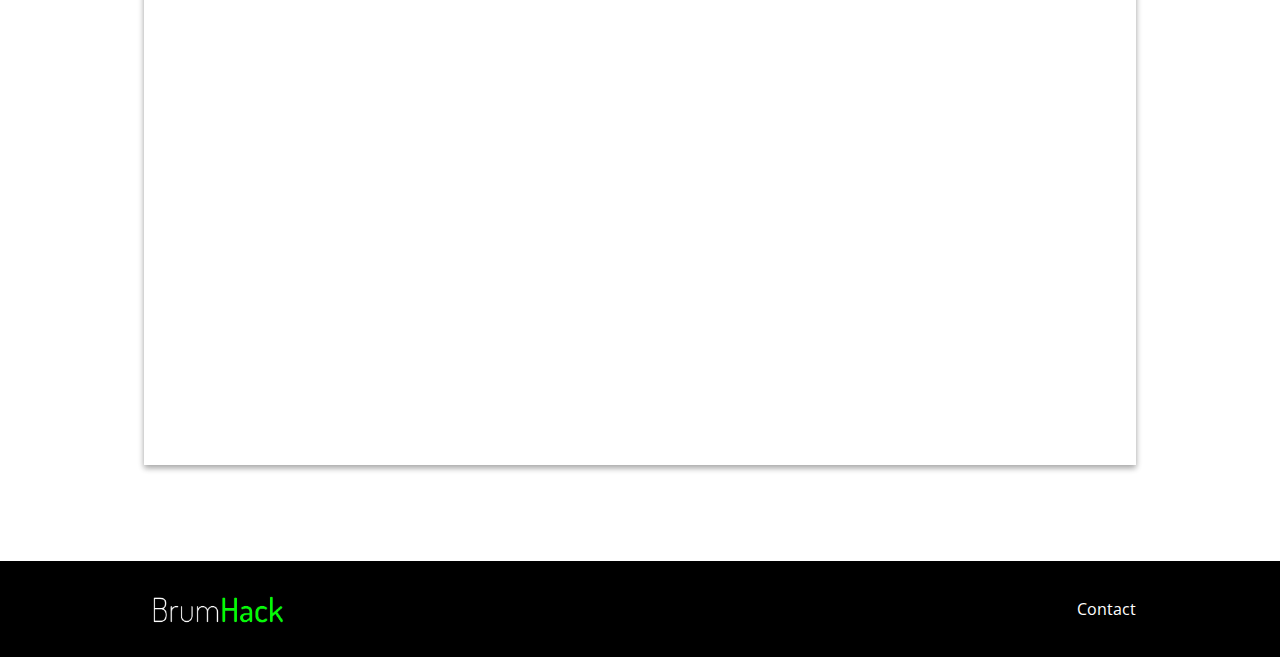
==== commit a68115f3: "Updated twitter feed" ====
--- a/public/index.html
+++ b/public/index.html
@@ -104,11 +104,8 @@
     <!--			iframe(src="//eventbrite.co.uk/tickets-external?eid=22993025759&ref=etckt", frameborder="0", height="480", width="100%", vspace="0", hspace="0", marginheight="5", marginwidth="5", scrolling="auto", allowtransparency="true")-->
     
     <section id="tweets">
-      <div class="content"><a data-dnt="true" href="https://twitter.com/hashtag/brumhack" data-widget-id="763797507029790720" class="twitter-timeline">#BrumHack Tweets</a>
-        <script>
-          !function(d,s,id){var js,fjs=d.getElementsByTagName(s)[0],p=/^http:/.test(d.location)?'http':'https';if(!d.getElementById(id)){js=d.createElement(s);js.id=id;js.src=p+"://platform.twitter.com/widgets.js";fjs.parentNode.insertBefore(js,fjs);}}(document,"script","twitter-wjs");
-          
-        </script>
+      <div class="content"><a data-height="600" data-width="520" data-link-color="#19CF86" href="https://twitter.com/BrumHack" class="twitter-timeline">Tweets by BrumHack</a>
+        <script async src="//platform.twitter.com/widgets.js" charset="utf-8"></script>
       </div>
     </section>
     <section id="venue">
--- a/public/css/main.css
+++ b/public/css/main.css
@@ -1170,6 +1170,7 @@
   margin-left: auto;
   margin-right: auto;
   font-family: 'Dosis', sans-serif;
+  font-size: 2em;
   padding: 0 3rem; }
   .list.orgs h2::after {
     clear: both;
@@ -1181,6 +1182,7 @@
   margin-left: auto;
   margin-right: auto;
   font-family: 'Dosis', sans-serif;
+  font-size: 1.6em;
   padding: 1rem 4rem; }
   .list.orgs h3::after {
     clear: both;
@@ -1242,6 +1244,12 @@
   color: #59595B; }
   .list.orgs .uob a {
     color: #59595B; }
+
+.list.orgs .capgemini {
+  background: #0094C0;
+  color: white; }
+  .list.orgs .capgemini a {
+    color: white; }
 
 .list.orgs .bloomberg {
   background: black;
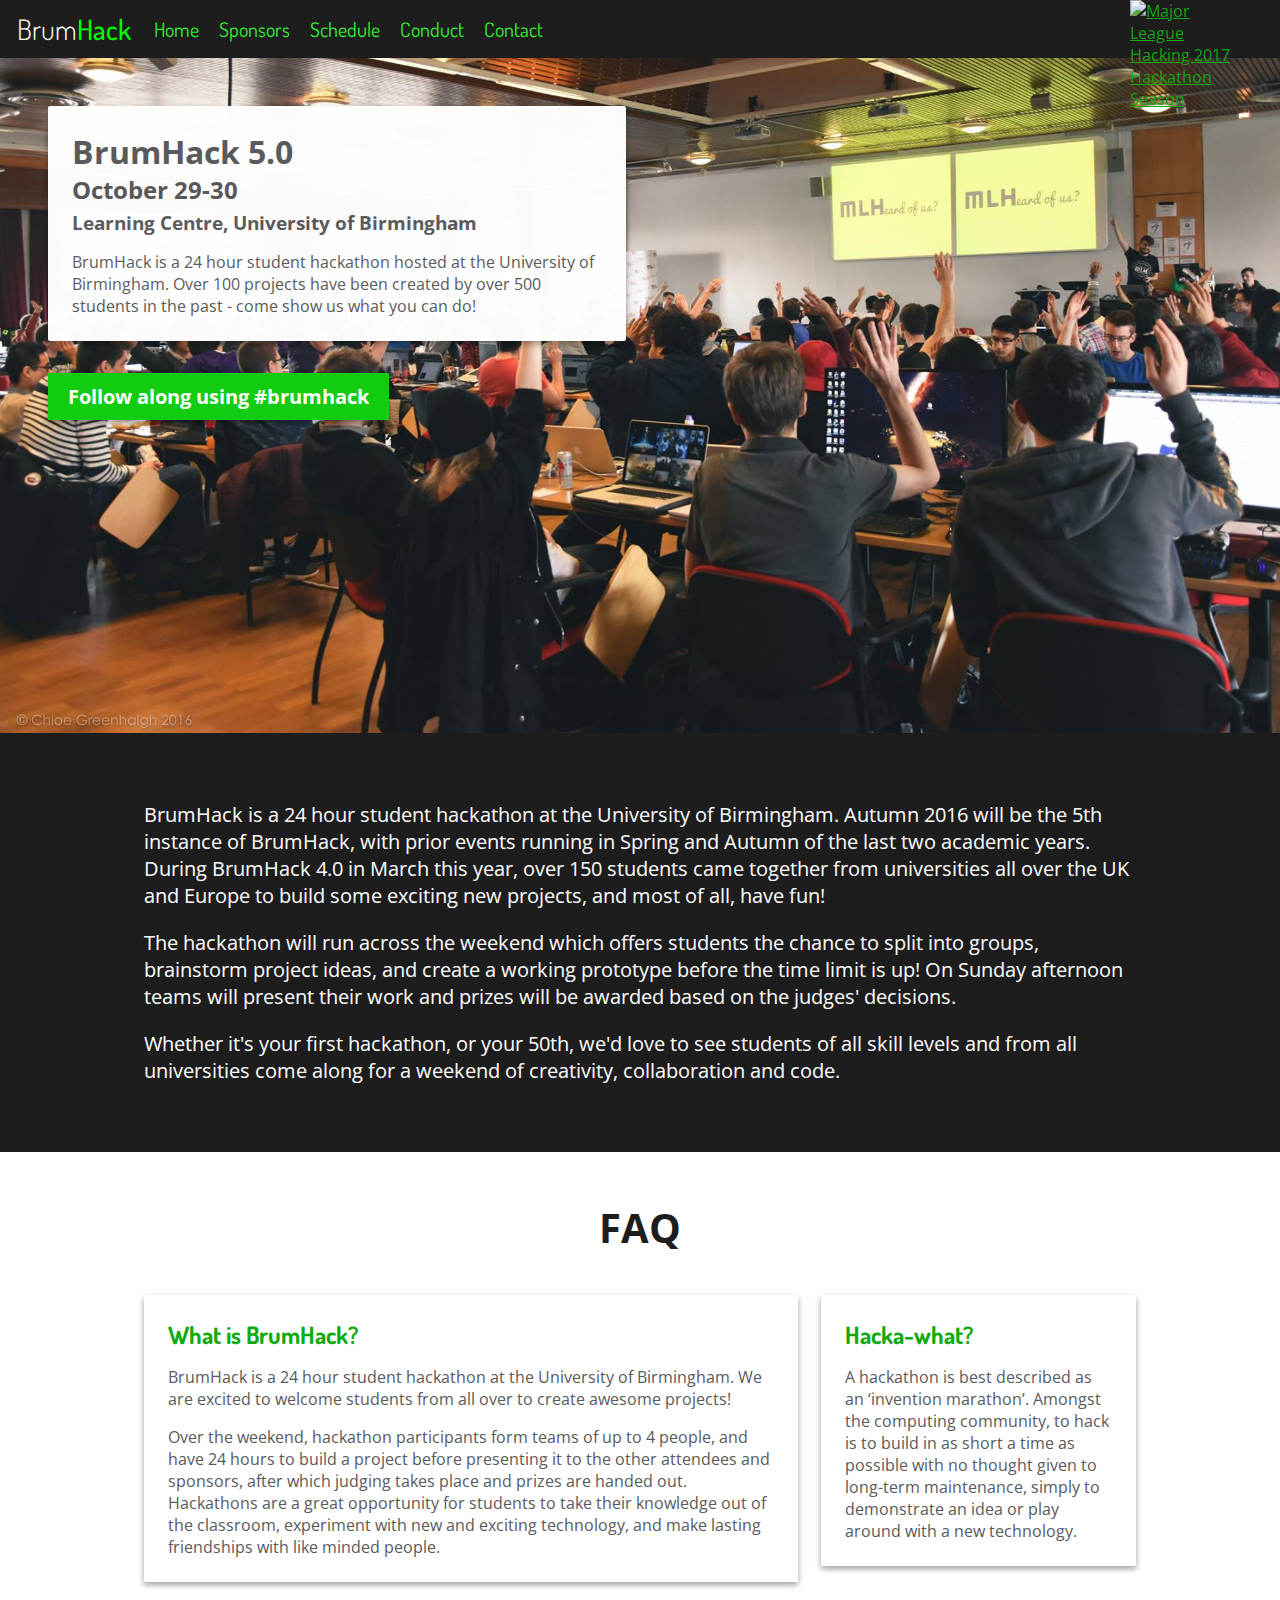
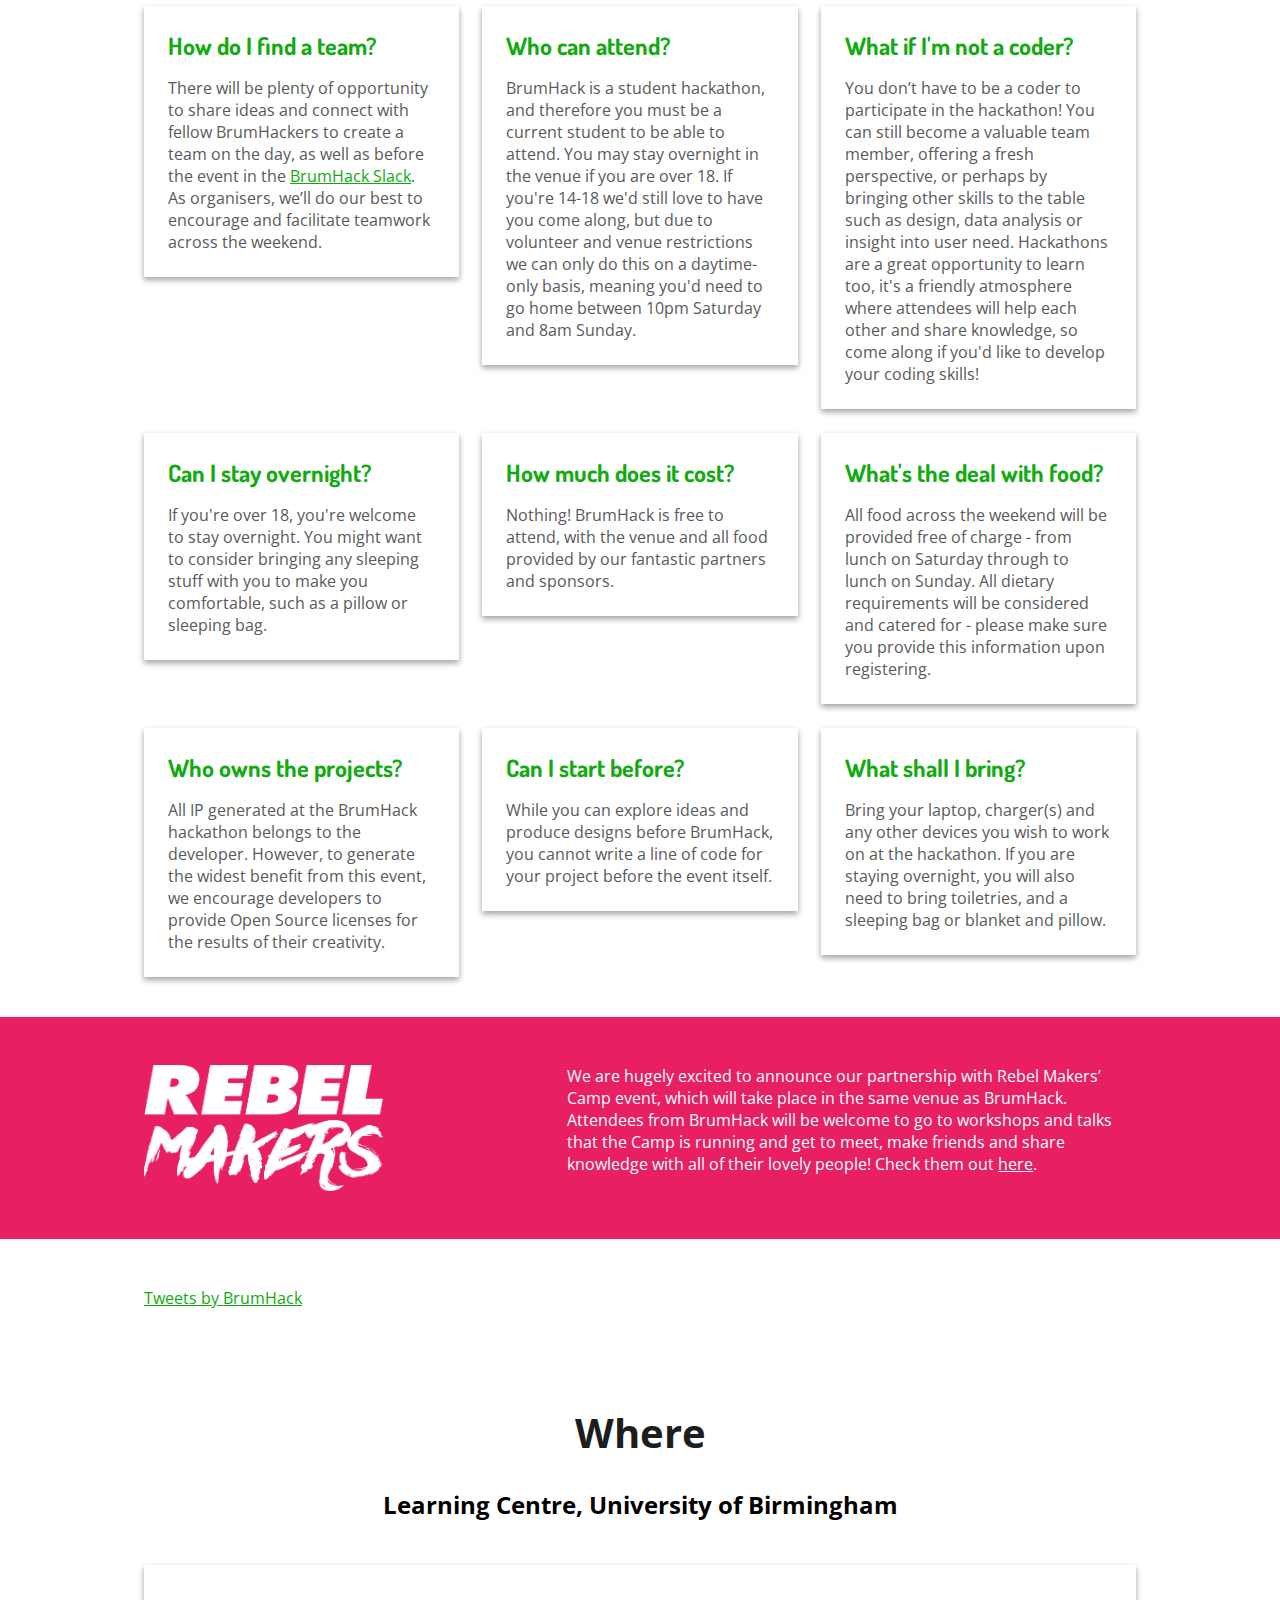
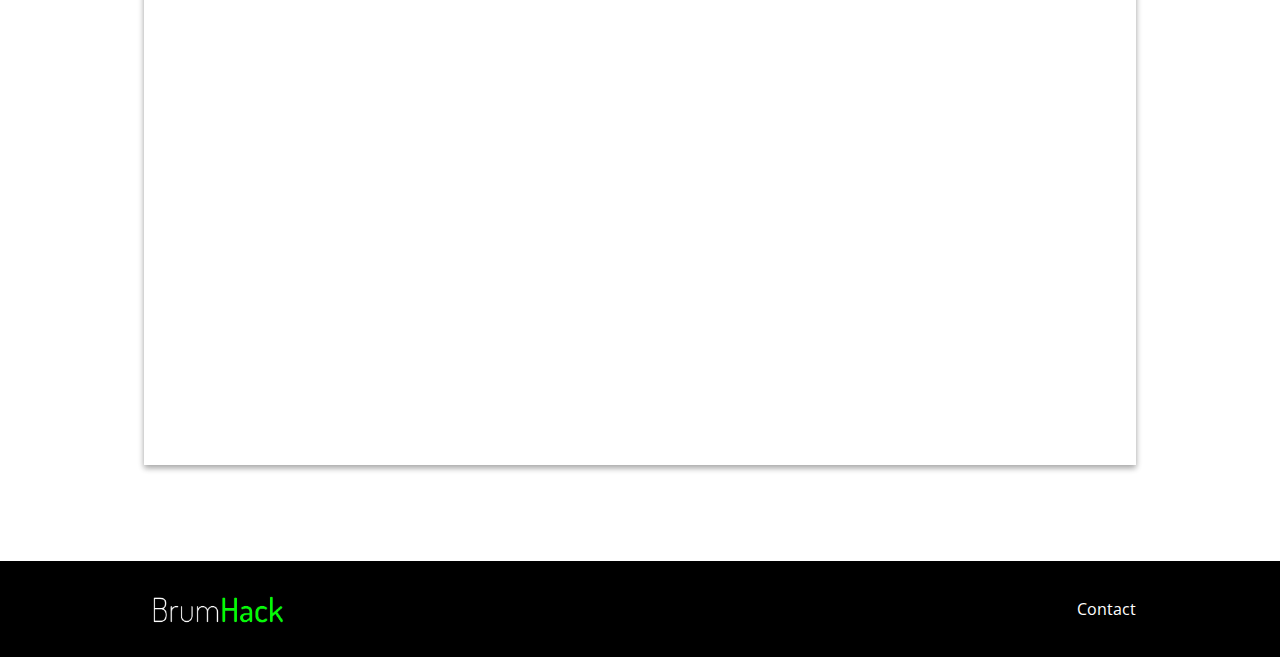
==== commit 97f59bcc: "Added meta" ====
--- a/public/index.html
+++ b/public/index.html
@@ -4,6 +4,17 @@
     <meta charset="utf8">
     <meta http-equiv="X-UA-Compatible" content="IE=edge, chrome=1">
     <meta name="viewport" content="width=device-width, initial-scale=1">
+    <!--Basic Meta-->
+    <title>BrumHack</title>
+    <meta name="description" content="BrumHack is a 24 hour student hackathon hosted at the University of Birmingham. Over 100 projects have been created by over 500 students in the past - come show us what you can do!.">
+    <meta name="keywords" content="hcss, css, html, css developement, developement, optimization, methodology">
+    <!--Facebook Meta-->
+    <meta property="og:title" content="HCSS | Hyper Cascade Style Sheet">
+    <meta property="og:site_name" content="HCSS">
+    <meta property="og:description" content="BrumHack is a 24 hour student hackathon hosted at the University of Birmingham. Over 100 projects have been created by over 500 students in the past - come show us what you can do!.">
+    <meta property="og:image" content="https://www.brumhack.co.uk/img/brumhack.jpg">
+    <meta property="og:url" content="http://brumhack.co.uk">
+    <meta property="og:type" content="website">
     <link rel="icon" type="image/x-icon" href="../img/favicon.ico">
     <title>BrumHack</title>
     <link href="https://fonts.googleapis.com/css?family=Dosis:300,400,500|Open+Sans" rel="stylesheet">
--- a/public/css/main.css
+++ b/public/css/main.css
@@ -1073,7 +1073,7 @@
   max-width: 68rem;
   margin-left: auto;
   margin-right: auto;
-  padding: 3rem; }
+  padding: 2rem; }
   #content-page::after {
     clear: both;
     content: "";
@@ -1171,6 +1171,7 @@
   margin-right: auto;
   font-family: 'Dosis', sans-serif;
   font-size: 2em;
+  margin-bottom: 0.5em;
   padding: 0 3rem; }
   .list.orgs h2::after {
     clear: both;
@@ -1182,16 +1183,33 @@
   margin-left: auto;
   margin-right: auto;
   font-family: 'Dosis', sans-serif;
-  font-size: 1.6em;
-  padding: 1rem 4rem; }
+  font-size: 2em;
+  max-width: inherit;
+  padding: 1rem 4rem;
+  text-align: center;
+  width: 100%; }
   .list.orgs h3::after {
     clear: both;
     content: "";
     display: table; }
+  .list.orgs h3.gold {
+    background-color: #FFD700;
+    margin-top: .5em; }
+  .list.orgs h3.silver {
+    background-color: #C0C0C0; }
+  .list.orgs h3.bronze {
+    background-color: #CD7F32; }
+  .list.orgs h3.partners {
+    color: black;
+    margin-top: 1em; }
 
 .list.orgs ul {
   padding-left: 0;
-  margin-left: 0; }
+  margin: 0;
+  margin-bottom: 1em; }
+
+.list.orgs.partners ul {
+  margin-top: 0; }
 
 .list.orgs li {
   list-style: none; }
@@ -1241,9 +1259,9 @@
 
 .list.orgs .uob {
   background: white;
-  color: #59595B; }
+  color: black; }
   .list.orgs .uob a {
-    color: #59595B; }
+    color: black; }
 
 .list.orgs .capgemini {
   background: #0094C0;
@@ -1252,10 +1270,10 @@
     color: white; }
 
 .list.orgs .bloomberg {
-  background: black;
-  color: white; }
+  background: white;
+  color: black; }
   .list.orgs .bloomberg a {
-    color: white; }
+    color: black; }
 
 .list.orgs .twilio {
   background: #e12127;
@@ -1285,6 +1303,12 @@
   background: #E81F63;
   color: white; }
   .list.orgs .rebel a {
+    color: white; }
+
+.list.orgs .travel-cloud {
+  background: #9E1F63;
+  color: white; }
+  .list.orgs .travel-cloud a {
     color: white; }
 
 .interested {
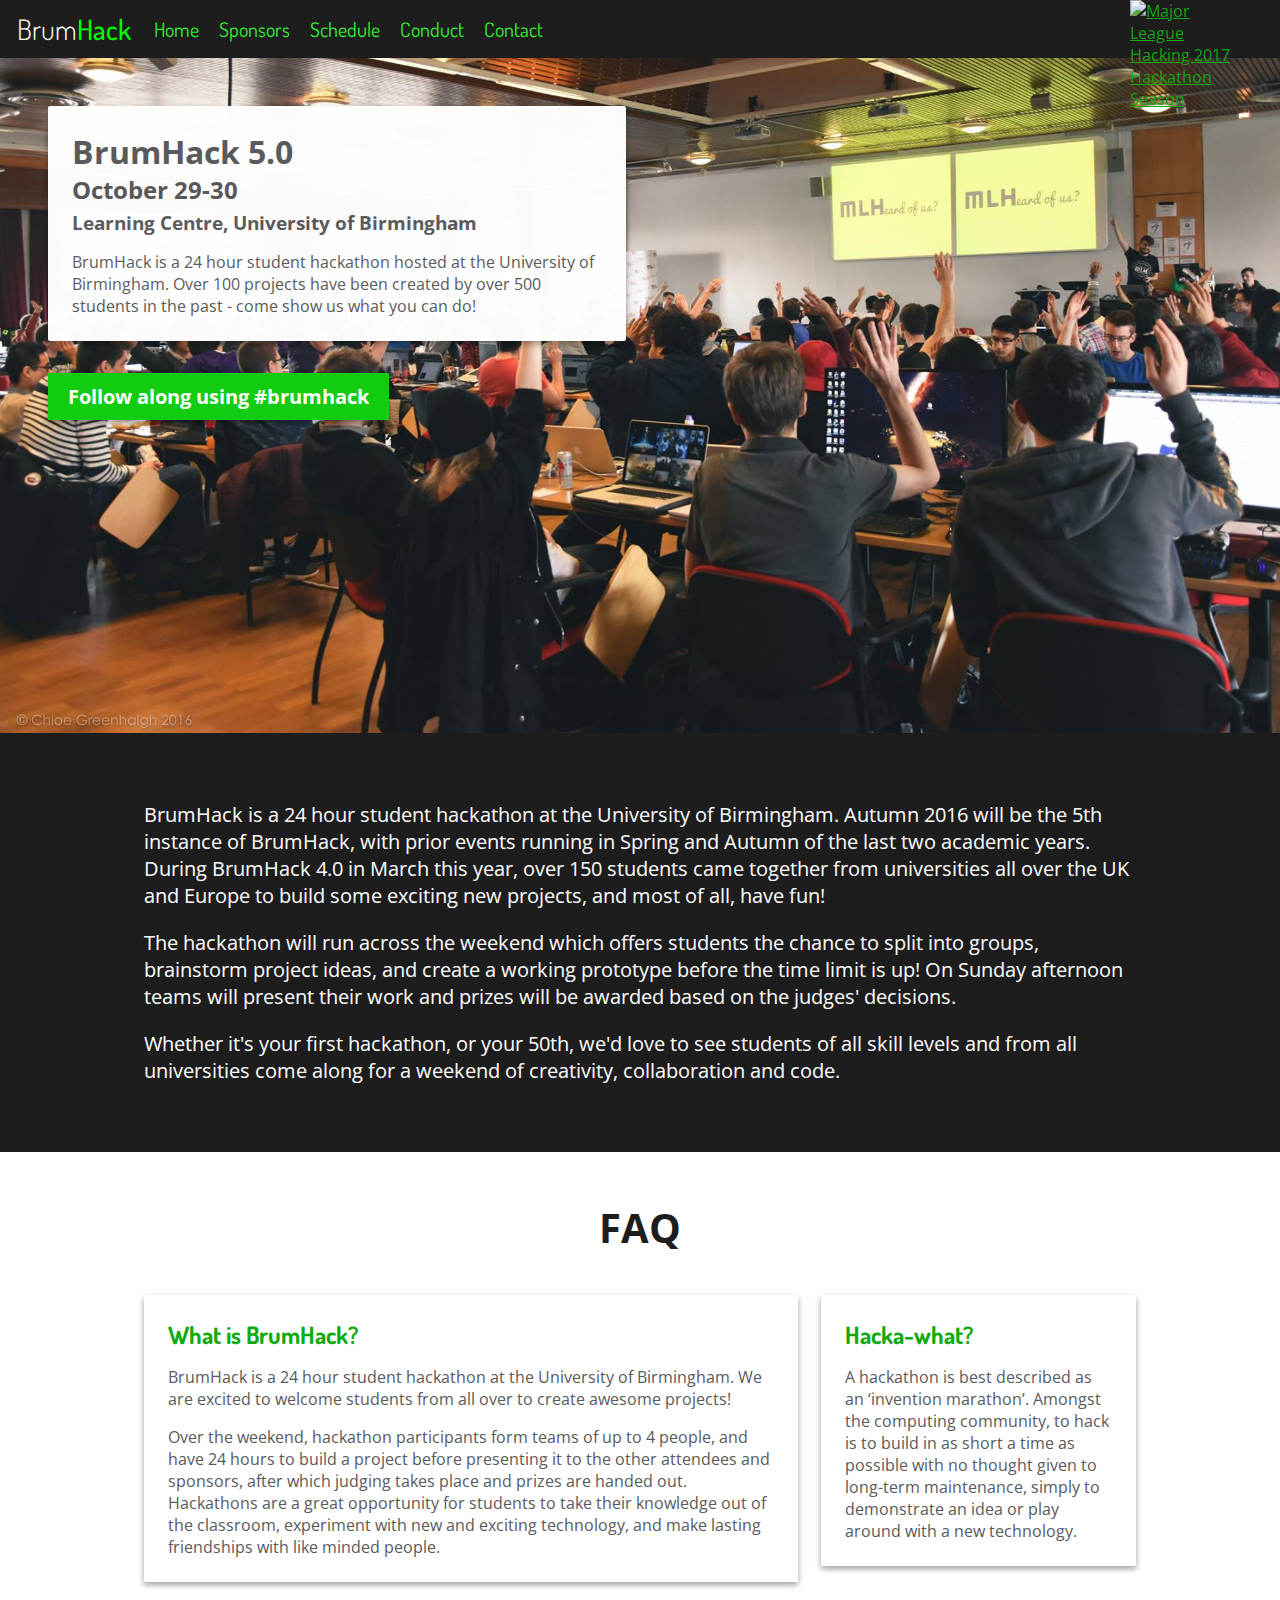
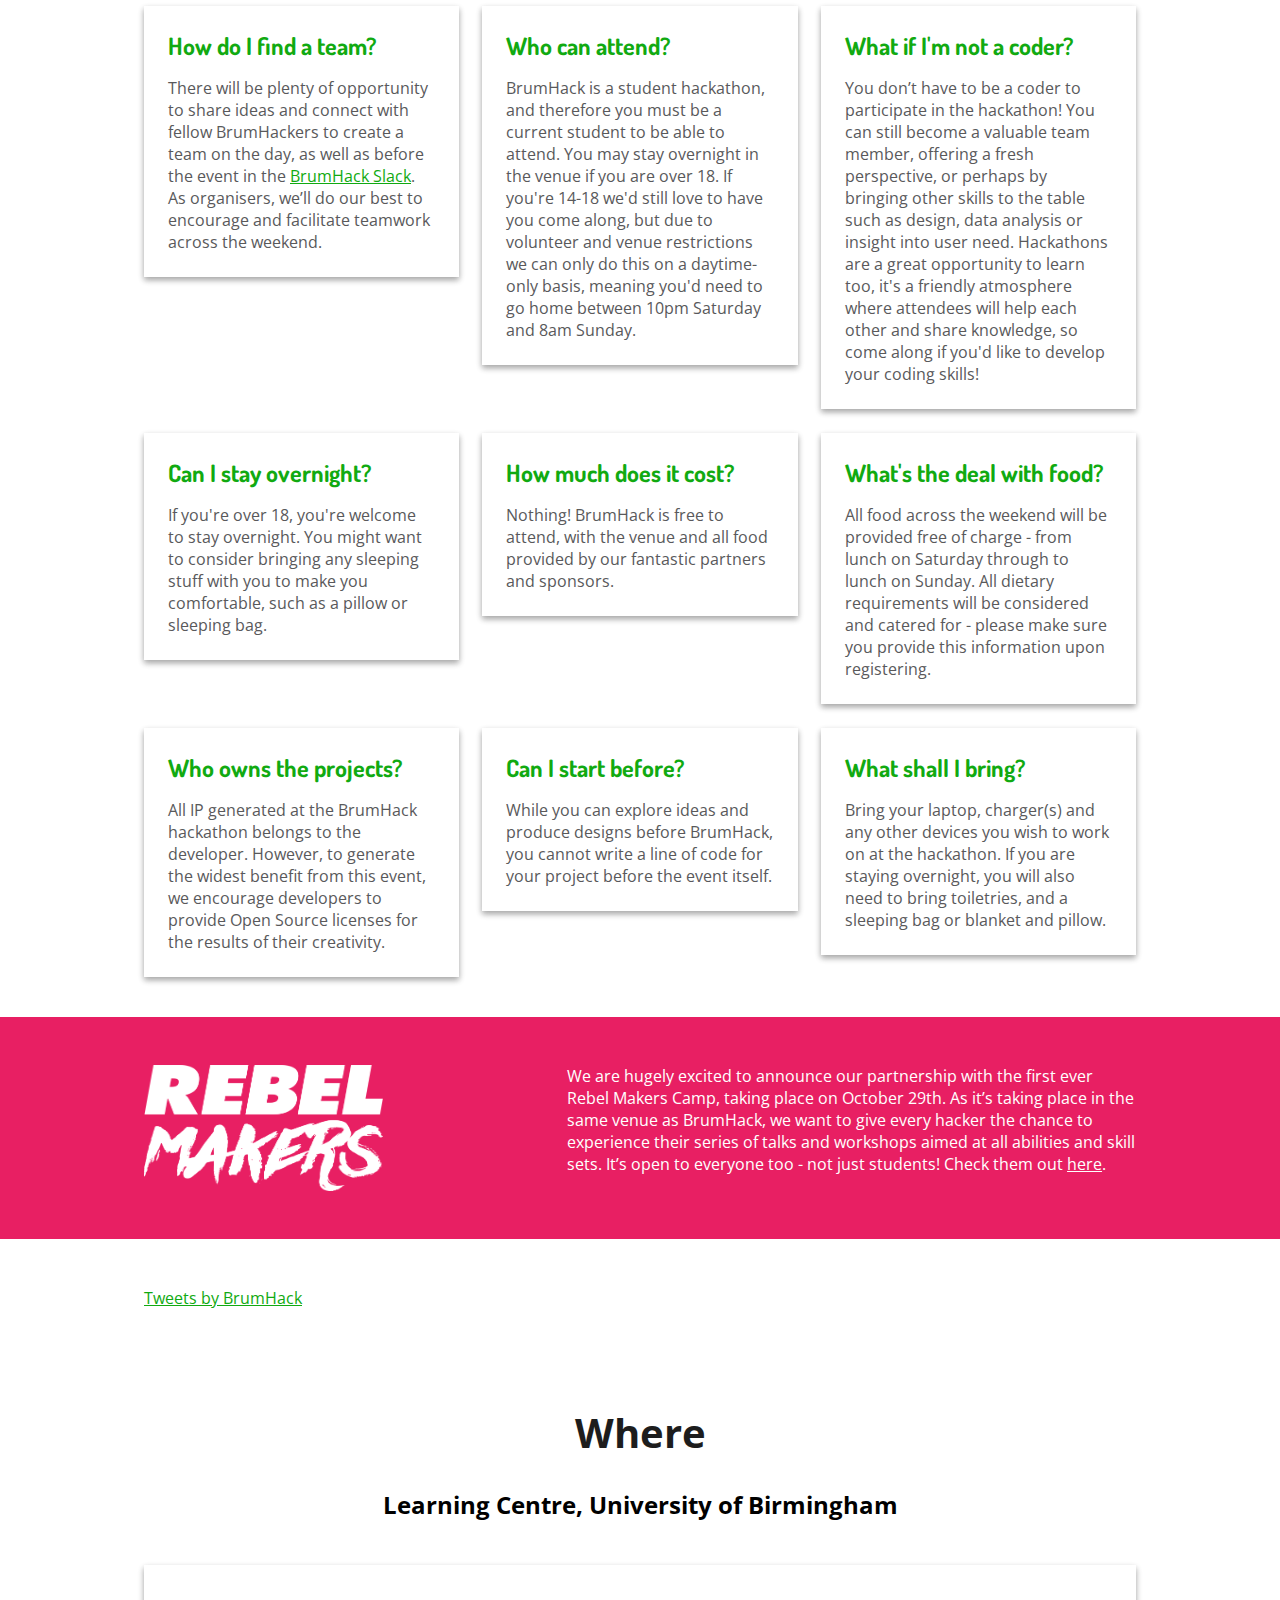
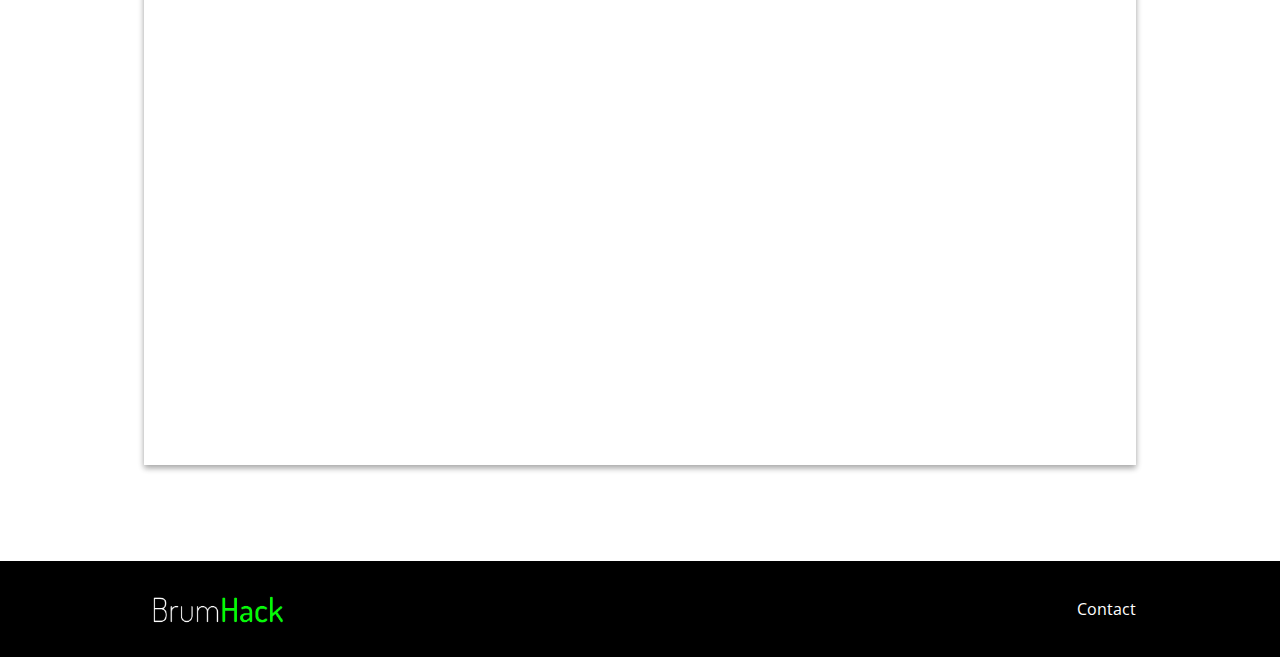
==== commit 20427e23: "Update html page" ====
--- a/public/index.html
+++ b/public/index.html
@@ -4,16 +4,16 @@
     <meta charset="utf8">
     <meta http-equiv="X-UA-Compatible" content="IE=edge, chrome=1">
     <meta name="viewport" content="width=device-width, initial-scale=1">
-    <!--Basic Meta-->
     <title>BrumHack</title>
     <meta name="description" content="BrumHack is a 24 hour student hackathon hosted at the University of Birmingham. Over 100 projects have been created by over 500 students in the past - come show us what you can do!.">
-    <meta name="keywords" content="hcss, css, html, css developement, developement, optimization, methodology">
-    <!--Facebook Meta-->
-    <meta property="og:title" content="HCSS | Hyper Cascade Style Sheet">
-    <meta property="og:site_name" content="HCSS">
+    <meta name="keywords" content="hackathon, student, university, technology, tech, uni">
+    <meta property="og:title" content="BrumHack">
+    <meta property="og:site_name" content="BrumHack">
     <meta property="og:description" content="BrumHack is a 24 hour student hackathon hosted at the University of Birmingham. Over 100 projects have been created by over 500 students in the past - come show us what you can do!.">
-    <meta property="og:image" content="https://www.brumhack.co.uk/img/brumhack.jpg">
-    <meta property="og:url" content="http://brumhack.co.uk">
+    <meta property="og:image" content="https://www.brumhack.co.uk/img/brumhack-square.jpg">
+    <meta property="og:image:width" content="200">
+    <meta property="og:image:height" content="200">
+    <meta property="og:url" content="https://www.brumhack.co.uk">
     <meta property="og:type" content="website">
     <link rel="icon" type="image/x-icon" href="../img/favicon.ico">
     <title>BrumHack</title>
@@ -106,7 +106,7 @@
           <div class="wrapper">
             <div class="left match rebel"><img src="img/orgs/rebel.png"></div>
             <div class="right match">
-              <p>We are hugely excited to announce our partnership with Rebel Makers’ Camp event, which will take place in the same venue as BrumHack. Attendees from BrumHack will be welcome to go to workshops and talks that the Camp is running and get to meet, make friends and share knowledge with all of their lovely people! Check them out <span>here</span>.</p>
+              <p>We are hugely excited to announce our partnership with the first ever Rebel Makers Camp, taking place on October 29th. As it’s taking place in the same venue as BrumHack, we want to give every hacker the chance to experience their series of talks and workshops aimed at all abilities and skill sets. It’s open to everyone too - not just students! Check them out <span>here</span>.</p>
             </div>
           </div></a></li>
     </div>
